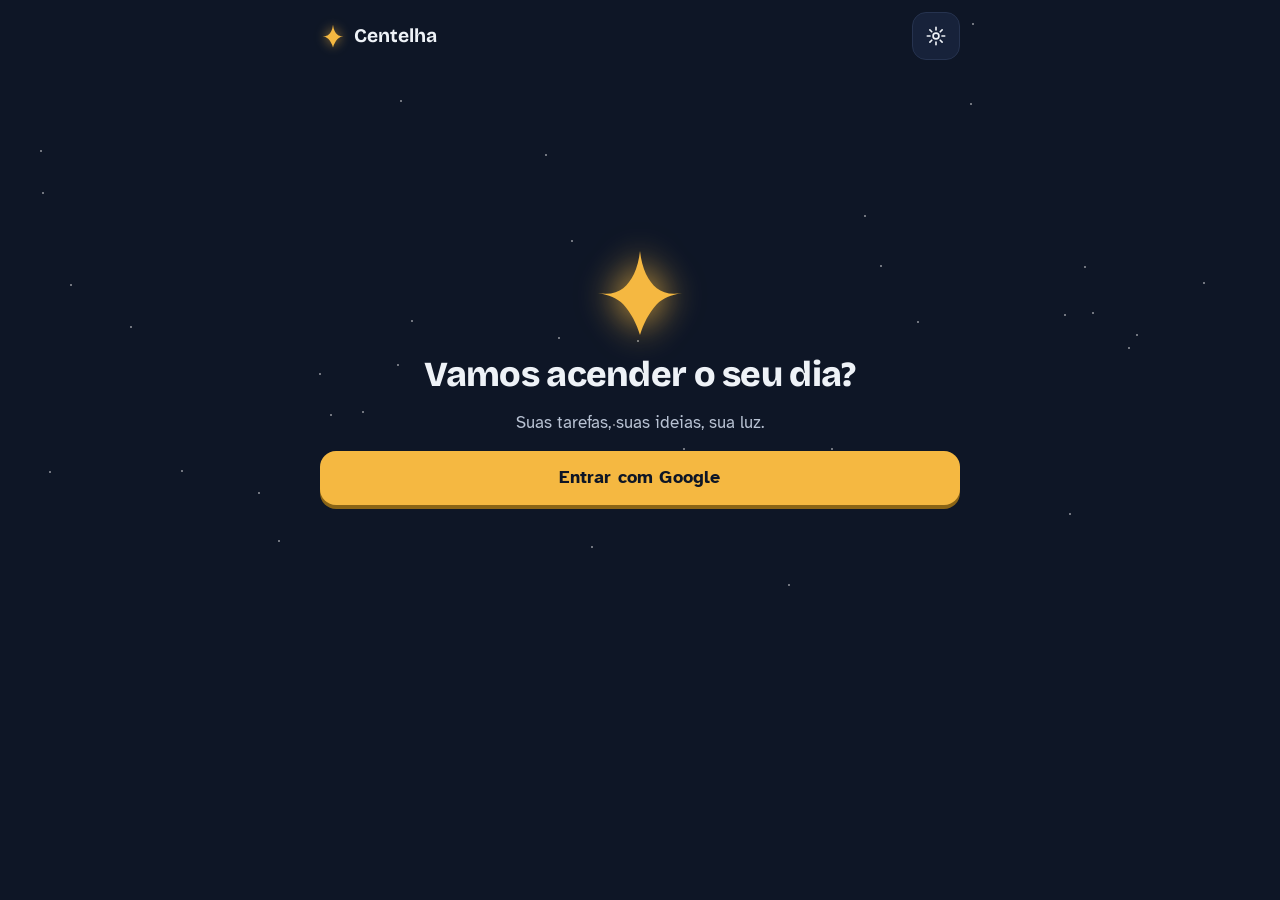
==== index.html @ 6f0d71f7 "Publica o app do commit afe3c9a de rafaelyazigizago/centelha (versão afe3c9a)" ====
<!doctype html>
<html lang="pt-BR" data-tema="dia">
<head>
  <meta charset="utf-8">
  <meta name="viewport" content="width=device-width, initial-scale=1, viewport-fit=cover">
  <title>Centelha</title>
  <meta name="description" content="Tarefas, ideias e segundo cérebro de Rafael Yazigi.">
  <meta name="theme-color" content="#F8F5EE">
  <link rel="manifest" href="manifest.webmanifest">
  <link rel="icon" href="icones/icone-192.png">
  <link rel="apple-touch-icon" href="icones/icone-192.png">
  <link rel="preload" href="fontes/atkinson-hyperlegible-latin-400-normal.woff2" as="font" type="font/woff2" crossorigin>
  <link rel="preload" href="fontes/bricolage-grotesque-latin-800-normal.woff2" as="font" type="font/woff2" crossorigin>
  <link rel="stylesheet" href="estilo.css">
  <script src="versao.js"></script>
  <script>
    // Centelha · rede de segurança (28/10, o Android que ficava só no topo): se o app não começar em 12 s,
    // mostra o porquê e o botão Recarregar. Fica fora do app.js de propósito: funciona até se o app.js nem carregar.
    window.__centelhaErros = [];
    addEventListener('error', function (e) { __centelhaErros.push(String(e.message || (e.target && (e.target.src || e.target.href)) || 'erro')); }, true);
    addEventListener('unhandledrejection', function (e) { __centelhaErros.push(String((e.reason && e.reason.message) || e.reason)); });
    setTimeout(function () {
      if (window.__centelhaIniciou) return;
      var tela = document.getElementById('tela-hoje');
      if (!tela) return;
      var linha = function (tag, classe, texto) { var n = document.createElement(tag); if (classe) n.className = classe; n.textContent = texto; return n; };
      var botao = linha('button', 'btn grande', 'Recarregar');
      botao.type = 'button';
      botao.onclick = function () { location.reload(); };
      tela.textContent = '';
      tela.appendChild(linha('h1', '', 'O Centelha não abriu direito'));
      tela.appendChild(linha('p', 'data', 'Nada se perdeu: suas tarefas estão guardadas no banco.'));
      tela.appendChild(botao);
      tela.appendChild(linha('p', 'vazio', 'Se continuar, feche o navegador de vez e abra de novo.'));
      tela.appendChild(linha('p', 'vazio detalhe', 'Detalhe para o suporte: ' + (__centelhaErros.slice(-2).join(' · ') || 'o app não começou') + ' · versão ' + (self.VERSAO_APP || 'dev')));
      tela.hidden = false;
    }, 12000);
  </script>
  <script src="vendor/supabase-2.117.2.js" defer></script>
  <script type="module" src="app.js"></script>
</head>
<body class="mov-vivo">
  <svg width="0" height="0" style="position:absolute" aria-hidden="true">
    <defs>
      <radialGradient id="g-brilho"><stop offset="0" stop-color="currentColor" stop-opacity=".9"/><stop offset="1" stop-color="currentColor" stop-opacity="0"/></radialGradient>
      <symbol id="i-faisca" viewBox="0 0 24 24"><path fill="currentColor" d="M12 1.5c.5 4.6 2.1 7.6 4.2 9.3 1.5 1.2 3.6 1.7 6.3 1.2-2.7.5-4.8 1.3-6.3 2.8-1.9 2-3.4 5-4.2 7.7-.8-2.7-2.3-5.7-4.2-7.7-1.5-1.5-3.6-2.3-6.3-2.8 2.7.5 4.8 0 6.3-1.2 2.1-1.7 3.7-4.7 4.2-9.3z"/></symbol>
      <symbol id="i-hoje" viewBox="0 0 24 24"><path fill="none" stroke="currentColor" stroke-width="1.8" stroke-linecap="round" d="M12 3v2M12 19v2M4.2 4.2l1.4 1.4M18.4 18.4l1.4 1.4M3 12h2M19 12h2M4.2 19.8l1.4-1.4M18.4 5.6l1.4-1.4"/><circle cx="12" cy="12" r="4" fill="none" stroke="currentColor" stroke-width="1.8"/></symbol>
      <symbol id="i-semana" viewBox="0 0 24 24"><path fill="none" stroke="currentColor" stroke-width="1.8" stroke-linecap="round" d="M2 6c4 3 6 3 10 3s6 0 10-3"/><circle cx="6" cy="11.5" r="2.2" fill="currentColor"/><circle cx="12" cy="13" r="2.2" fill="none" stroke="currentColor" stroke-width="1.6"/><circle cx="18" cy="11.5" r="2.2" fill="none" stroke="currentColor" stroke-width="1.6"/></symbol>
      <symbol id="i-caixa" viewBox="0 0 24 24"><path fill="none" stroke="currentColor" stroke-width="1.8" stroke-linejoin="round" d="M3 13l2.5-8h13L21 13v6H3z"/><path fill="none" stroke="currentColor" stroke-width="1.8" stroke-linejoin="round" d="M3 13h5l1.5 2.5h5L16 13h5"/></symbol>
      <symbol id="i-diario" viewBox="0 0 24 24"><path fill="none" stroke="currentColor" stroke-width="1.8" stroke-linejoin="round" d="M5 3h12a2 2 0 0 1 2 2v16H7a2 2 0 0 1-2-2z"/><path fill="none" stroke="currentColor" stroke-width="1.8" stroke-linecap="round" d="M9 8h6M9 12h6"/></symbol>
      <symbol id="i-dinheiro" viewBox="0 0 24 24"><ellipse cx="12" cy="7" rx="7" ry="3" fill="none" stroke="currentColor" stroke-width="1.8"/><path fill="none" stroke="currentColor" stroke-width="1.8" d="M5 7v5c0 1.7 3.1 3 7 3s7-1.3 7-3V7M5 12v5c0 1.7 3.1 3 7 3s7-1.3 7-3v-5"/></symbol>
      <symbol id="i-tempo" viewBox="0 0 24 24"><path fill="none" stroke="currentColor" stroke-width="1.8" stroke-linejoin="round" d="M6 3h12M6 21h12M7 3c0 5 5 6 5 9s-5 4-5 9M17 3c0 5-5 6-5 9s5 4 5 9"/></symbol>
      <symbol id="i-amor" viewBox="0 0 24 24"><path fill="none" stroke="currentColor" stroke-width="1.8" stroke-linejoin="round" d="M12 20s-7.5-4.6-7.5-10A4.3 4.3 0 0 1 12 7.4 4.3 4.3 0 0 1 19.5 10c0 5.4-7.5 10-7.5 10z"/></symbol>
      <symbol id="i-engrenagem" viewBox="0 0 24 24"><circle cx="12" cy="12" r="3.2" fill="none" stroke="currentColor" stroke-width="1.8"/><path fill="none" stroke="currentColor" stroke-width="1.8" stroke-linecap="round" d="M12 2.5v3M12 18.5v3M2.5 12h3M18.5 12h3M5.3 5.3l2.1 2.1M16.6 16.6l2.1 2.1M5.3 18.7l2.1-2.1M16.6 7.4l2.1-2.1"/></symbol>
      <symbol id="i-ouvir" viewBox="0 0 24 24"><path fill="none" stroke="currentColor" stroke-width="1.8" stroke-linejoin="round" d="M4 9h4l5-4v14l-5-4H4z"/><path fill="none" stroke="currentColor" stroke-width="1.8" stroke-linecap="round" d="M16.5 8.5a5 5 0 0 1 0 7M19 6a8.5 8.5 0 0 1 0 12"/></symbol>
      <symbol id="i-microfone" viewBox="0 0 24 24"><rect x="9" y="3" width="6" height="11" rx="3" fill="none" stroke="currentColor" stroke-width="1.8"/><path fill="none" stroke="currentColor" stroke-width="1.8" stroke-linecap="round" d="M5.5 11a6.5 6.5 0 0 0 13 0M12 17.5V21"/></symbol>
      <symbol id="i-camera" viewBox="0 0 24 24"><rect x="2.5" y="6.5" width="13.5" height="11" rx="2.5" fill="none" stroke="currentColor" stroke-width="1.8"/><path fill="none" stroke="currentColor" stroke-width="1.8" stroke-linejoin="round" d="M16 10.5l5.5-3.2v9.4L16 13.5z"/></symbol>
      <symbol id="i-onda" viewBox="0 0 24 24"><path fill="none" stroke="currentColor" stroke-width="1.8" stroke-linecap="round" d="M3.5 11v2M7.5 8v8M11.5 4.5v15M15.5 8v8M19.5 10.5v3"/></symbol>
      <symbol id="i-grupos" viewBox="0 0 24 24"><path fill="none" stroke="currentColor" stroke-width="1.8" stroke-linejoin="round" d="M3 6.5A1.5 1.5 0 0 1 4.5 5h4l2 2h9A1.5 1.5 0 0 1 21 8.5V18a1.5 1.5 0 0 1-1.5 1.5h-15A1.5 1.5 0 0 1 3 18z"/><path fill="none" stroke="currentColor" stroke-width="1.8" stroke-linecap="round" d="M7 12h10M7 15.5h6"/></symbol>
      <symbol id="i-estrela" viewBox="0 0 24 24"><path style="fill: var(--estrela-preenche, none)" stroke="currentColor" stroke-width="1.8" stroke-linejoin="round" d="M12 3.2l2.7 5.6 6.1.8-4.5 4.2 1.1 6.1L12 17l-5.4 2.9 1.1-6.1-4.5-4.2 6.1-.8z"/></symbol>
      <symbol id="i-matriz" viewBox="0 0 24 24"><rect x="3" y="3" width="8" height="8" rx="2" fill="none" stroke="currentColor" stroke-width="1.8"/><rect x="13" y="3" width="8" height="8" rx="2" fill="none" stroke="currentColor" stroke-width="1.8"/><rect x="3" y="13" width="8" height="8" rx="2" fill="none" stroke="currentColor" stroke-width="1.8"/><rect x="13" y="13" width="8" height="8" rx="2" fill="currentColor"/></symbol>
      <symbol id="i-cadeado" viewBox="0 0 24 24"><rect x="5" y="10.5" width="14" height="10" rx="2.5" fill="none" stroke="currentColor" stroke-width="1.8"/><path fill="none" stroke="currentColor" stroke-width="1.8" d="M8 10.5V8a4 4 0 0 1 8 0v2.5"/></symbol>
    </defs>
  </svg>

  <div class="ceu" id="ceu" aria-hidden="true"></div>

  <nav class="menu-lateral" id="menu-lateral" aria-label="Listas"></nav>

  <header class="topo">
    <p class="marca"><svg class="faisca" aria-hidden="true"><use href="#i-faisca"/></svg>Centelha</p>
    <span id="estado" class="estado" role="status" aria-live="polite"></span>
    <button class="icone-btn" id="ouvir-tela" type="button" aria-label="Ouvir esta tela" hidden><svg><use href="#i-ouvir"/></svg></button>
    <button class="icone-btn" id="abrir-ajustes" type="button" aria-label="Do seu jeito: tema, cor, letra e movimento"><svg><use href="#i-engrenagem"/></svg></button>
  </header>

  <main id="principal">
    <section id="tela-entrar" class="tela entrar" hidden>
      <svg class="faisca-grande" aria-hidden="true"><use href="#i-faisca"/></svg>
      <h1>Vamos acender o seu dia?</h1>
      <p class="data">Suas tarefas, suas ideias, sua luz.</p>
      <button id="entrar" class="btn grande" type="button">Entrar com Google</button>
      <p id="erro-entrar" class="erro" hidden></p>
    </section>

    <section id="tela-hoje" class="tela" hidden aria-labelledby="titulo-hoje"></section>
    <section id="tela-semana" class="tela" hidden aria-labelledby="titulo-semana"></section>
    <section id="tela-grupos" class="tela" hidden aria-labelledby="titulo-grupos"></section>
    <section id="tela-caixa" class="tela" hidden aria-labelledby="titulo-caixa"></section>
    <section id="tela-lista" class="tela" hidden aria-labelledby="titulo-lista"></section>
    <section id="tela-diario" class="tela" hidden aria-labelledby="titulo-diario"></section>
    <section id="tela-tarefa" class="tela" hidden aria-label="Tarefa"></section>
  </main>

  <nav class="abas" id="abas" aria-label="Telas" hidden>
    <div class="trilho">
      <span class="luzinha" id="luzinha"></span>
      <button class="aba" type="button" data-aba="hoje" aria-current="page"><svg aria-hidden="true"><use href="#i-hoje"/></svg>Hoje</button>
      <button class="aba" type="button" data-aba="semana"><svg aria-hidden="true"><use href="#i-semana"/></svg>Semana</button>
      <button class="aba" type="button" data-aba="grupos"><svg aria-hidden="true"><use href="#i-grupos"/></svg>Grupos</button>
      <button class="aba" type="button" data-aba="caixa"><svg aria-hidden="true"><use href="#i-caixa"/></svg>Caixa</button>
      <button class="aba" type="button" data-aba="diario"><svg aria-hidden="true"><use href="#i-diario"/></svg>Diário</button>
    </div>
  </nav>

  <div class="recado" id="recado" role="status" aria-live="polite" hidden><span id="recado-texto"></span><button id="recado-desfazer" type="button">Desfazer</button></div>
  <div class="barra-selecao" id="barra-selecao" role="region" aria-label="Tarefas escolhidas" hidden></div>
  <div class="veu" id="veu" hidden></div>

  <div class="folha" id="folha-acoes" role="dialog" aria-modal="true" aria-labelledby="titulo-acoes" hidden></div>

  <div class="folha" id="folha-travei" role="dialog" aria-modal="true" aria-labelledby="titulo-travei" hidden></div>

  <div class="folha" id="folha-ajustes" role="dialog" aria-modal="true" aria-labelledby="titulo-ajustes" hidden>
    <div class="miolo ajuste">
      <div class="alca"></div>
      <h2 id="titulo-ajustes" style="font-size:1.7rem">Do seu jeito</h2>
      <h3>Movimento</h3>
      <div class="segmento" id="seg-movimento"><span class="marcador"></span>
        <button type="button" data-v="vivo">Vivo</button><button type="button" data-v="calmo">Calmo</button><button type="button" data-v="parado">Parado</button></div>
      <p class="ajuda">Vivo: tudo responde ao seu toque. Calmo: mais curto. Parado: nada se mexe.</p>
      <h3>Tema</h3>
      <div class="segmento" id="seg-tema"><span class="marcador"></span>
        <button type="button" data-v="claro">Claro</button><button type="button" data-v="escuro">Escuro</button><button type="button" data-v="auto">Automático</button></div>
      <p class="ajuda">Automático: claro de dia, escuro à noite.</p>
      <h3>Cor da sua luz</h3>
      <div class="cores" id="cores"></div>
      <h3>Letra do texto</h3>
      <div class="segmento" id="seg-letra"><span class="marcador"></span>
        <button type="button" data-v="atkinson">Atkinson</button><button type="button" data-v="lexend" style="font-family:Lexend,system-ui">Lexend</button><button type="button" data-v="aparelho" style="font-family:system-ui">Do aparelho</button></div>
      <div class="campo"><label for="tamanho"><span>Tamanho da letra</span></label><input id="tamanho" type="range" min="90" max="130" step="5" value="100"></div>
      <label class="chave" for="vibrar"><span>Vibrar ao acender (só Android)</span><input id="vibrar" type="checkbox"></label>
      <h3>Seus dados</h3>
      <button class="btn claro grande" id="exportar" type="button">Exportar tudo (arquivo)</button>
      <p class="ajuda">Um arquivo com todas as suas tarefas, passos, diário e "Travei". Guarde no SSD ou no Drive.</p>
      <button class="btn claro grande" id="sair" type="button">Sair da conta</button>
      <p class="ajuda" id="versao-app">Versão do app: dev</p>
      <button class="btn grande" id="fechar-ajustes" type="button">Pronto</button>
    </div>
  </div>

  <div class="momento" id="momento" role="dialog" aria-modal="true" aria-labelledby="momento-palavra" hidden></div>

  <button class="pet" id="pet" type="button" aria-label="Conversar com a Centelha" hidden><svg class="faisca" aria-hidden="true"><use href="#i-faisca"/></svg></button>
  <div class="folha" id="folha-conversa" role="dialog" aria-modal="true" aria-labelledby="titulo-conversa" hidden></div>
</body>
</html>
---- estilo.css ----
/* Centelha · visual "Acender" (docs/PROPOSTA-VISUAL-2026-10-21.md).
   Cada tarefa feita acende uma lâmpada; a semana é um varal de luzes; movimento só como resposta ao toque.
   Tema no <html data-tema="dia|noite">, cor da luz em --luz, letra e tamanho em classes do <body>. */

@font-face { font-family: "Atkinson Hyperlegible"; src: url(fontes/atkinson-hyperlegible-latin-400-normal.woff2) format("woff2"); font-weight: 400; font-display: swap; }
@font-face { font-family: "Atkinson Hyperlegible"; src: url(fontes/atkinson-hyperlegible-latin-700-normal.woff2) format("woff2"); font-weight: 700; font-display: swap; }
@font-face { font-family: "Bricolage Grotesque"; src: url(fontes/bricolage-grotesque-latin-700-normal.woff2) format("woff2"); font-weight: 700; font-display: swap; }
@font-face { font-family: "Bricolage Grotesque"; src: url(fontes/bricolage-grotesque-latin-800-normal.woff2) format("woff2"); font-weight: 800; font-display: swap; }
@font-face { font-family: "Lexend"; src: url(fontes/lexend-latin-400-normal.woff2) format("woff2"); font-weight: 400; font-display: swap; }
@font-face { font-family: "Lexend"; src: url(fontes/lexend-latin-600-normal.woff2) format("woff2"); font-weight: 700; font-display: swap; }

:root {
  --fundo: #F8F5EE; --cartao: #FFFDF8; --tinta: #1E2420; --suave: #47524C; --linha: #E2DCCD; --borda-campo: #767F79;
  --acao: #14213D; --acao-tinta: #FFFFFF; --acao-sombra: #070D1C;
  --luz: #F5B841; --luz-sombra: #8A6416; --contorno: #14213D; --feito: #2E7D5B; --ideia: #B9B4F0; --ideia-tinta: #2D2766;
  --halo: .45; --estrela: transparent; --veu: rgba(20, 33, 61, .38); --foco: #1A5FD6;
  --momento-fundo: radial-gradient(120% 80% at 50% 30%, #1B2A4A 0%, #0E1626 70%);
  --f-titulo: "Bricolage Grotesque", "Atkinson Hyperlegible", system-ui, sans-serif;
  --f-texto: "Atkinson Hyperlegible", system-ui, -apple-system, "Segoe UI", Roboto, sans-serif;
  --mola: cubic-bezier(.34, 1.56, .64, 1);
  --t: 1;
  color-scheme: light;
}
:root[data-tema="noite"] {
  --fundo: #0E1626; --cartao: #17223A; --tinta: #EEF2F7; --suave: #B8C2D3; --linha: #26334F; --borda-campo: #7D8983;
  --acao: var(--luz); --acao-tinta: #0E1626; --acao-sombra: var(--luz-sombra);
  --contorno: #EEF2F7; --feito: var(--luz); --ideia-tinta: #1A1640;
  --halo: .75; --estrela: rgba(255, 255, 255, .55); --veu: rgba(4, 8, 18, .62); --foco: #8DB4FF;
  color-scheme: dark;
}

* { box-sizing: border-box; }
[hidden] { display: none !important; }
html { font-size: var(--escala, 100%); }
html, body { margin: 0; background: var(--fundo); color: var(--tinta); }
body {
  font-family: var(--f-texto); font-size: 1.0625rem; line-height: 1.5;
  padding: 0 max(16px, env(safe-area-inset-right)) calc(104px + env(safe-area-inset-bottom)) max(16px, env(safe-area-inset-left));
  transition: background-color calc(.4s * var(--t)), color calc(.4s * var(--t));
}
body.letra-lexend { --f-texto: "Lexend", system-ui, sans-serif; }
body.letra-aparelho { --f-texto: system-ui, -apple-system, "Segoe UI", Roboto, sans-serif; }
button, input, textarea, select { font: inherit; color: inherit; }
button { cursor: pointer; }
button:disabled { opacity: .5; cursor: default; }
:focus-visible { outline: 3px solid var(--foco); outline-offset: 2px; border-radius: 10px; }

.ceu { position: fixed; inset: 0; pointer-events: none; z-index: 0; }
.ceu i { position: absolute; width: 2px; height: 2px; border-radius: 50%; background: var(--estrela); }
.topo, main { position: relative; z-index: 1; max-width: 40rem; margin: 0 auto; }

/* Topo */
.topo { display: flex; align-items: center; gap: 8px; padding-top: max(12px, env(safe-area-inset-top)); }
.marca { display: flex; align-items: center; gap: 8px; font-family: var(--f-titulo); font-weight: 700; font-size: 1.2rem; margin: 0; }
.faisca { width: 26px; height: 26px; color: var(--luz); filter: drop-shadow(0 0 6px color-mix(in srgb, var(--luz) 70%, transparent)); flex: none; }
.mov-vivo .marca .faisca { animation: respirar calc(6s * var(--t)) ease-in-out infinite; }
.estado { margin-left: auto; font-size: 1rem; color: var(--suave); white-space: nowrap; }
.estado.pulso { animation: salvo-pulso calc(.6s * var(--t)) ease-out; }
.estado.erro { color: var(--tinta); font-weight: 700; }
.icone-btn { width: 48px; height: 48px; flex: none; border-radius: 14px; border: 1px solid var(--linha); background: var(--cartao); display: grid; place-items: center; }
.icone-btn svg { width: 22px; height: 22px; }

h1 { font-family: var(--f-titulo); font-weight: 800; font-size: 2.1rem; line-height: 1.05; letter-spacing: -.02em; margin: 18px 0 4px; text-wrap: balance; }
h2 { font-family: var(--f-titulo); font-weight: 700; font-size: 1.3rem; margin: 0; display: flex; align-items: baseline; gap: 8px; }
h2 .n { font-family: var(--f-texto); font-size: 1rem; color: var(--suave); font-weight: 400; }
.data, .ajuda { color: var(--suave); margin: 0; }
.ajuda { font-size: 1rem; }
.rotulo { font-size: 1rem; color: var(--suave); margin: 18px 0 8px; text-transform: lowercase; letter-spacing: .02em; }

/* Varal pequeno do dia */
.varal-mini svg { width: 100%; height: 58px; overflow: visible; display: block; margin-top: 10px; }
.fio { fill: none; stroke: var(--suave); stroke-width: 1.4; opacity: .6; }
.contagem { text-align: center; font-size: 1rem; color: var(--suave); margin: 2px 0 0; }
.numero { display: inline-block; font-weight: 700; color: var(--tinta); font-variant-numeric: tabular-nums; }
.numero.subiu { animation: numero-sobe calc(.45s * var(--t)) var(--mola); }

/* Lâmpada */
.lamp { overflow: visible; }
.lamp .vidro { fill: transparent; stroke: var(--suave); stroke-width: 1.6; transition: fill calc(.25s * var(--t)), stroke calc(.25s * var(--t)); }
.lamp .base { fill: var(--suave); }
.lamp .brilho { opacity: 0; transition: opacity calc(.3s * var(--t)); }
.lamp.acesa .vidro { fill: var(--luz); stroke: var(--contorno); }
.lamp.acesa .brilho { opacity: var(--halo); }
.lamp .ok { opacity: 0; }
.lamp.acesa .ok { opacity: 1; }
.lamp .ok circle { fill: var(--feito); }
.lamp .ok path { fill: none; stroke: #FFFFFF; stroke-width: 2.2; stroke-linecap: round; stroke-linejoin: round; }
:root[data-tema="noite"] .lamp .ok path { stroke: #0E1626; }
.acendendo { animation: acender calc(.45s * var(--t)) var(--mola); }
.tarefa.recem .botao-lamp svg { animation: acender calc(.45s * var(--t)) var(--mola); }

/* Anotar */
.anotar { margin-top: 18px; }
.anotar label { position: absolute; width: 1px; height: 1px; overflow: hidden; clip: rect(0 0 0 0); }
.linha-anotar { display: flex; gap: 8px; }
.linha-anotar input { flex: 1; min-width: 0; min-height: 54px; padding: 0 16px; border-radius: 16px; border: 2px solid var(--borda-campo); background: var(--cartao); }
.linha-anotar input:focus { border-color: var(--luz); outline: none; box-shadow: 0 0 0 3px color-mix(in srgb, var(--luz) 35%, transparent); }
.dica { font-size: 1rem; color: var(--suave); margin: 6px 0 0 4px; min-height: 1.5em; display: flex; gap: 8px; align-items: center; flex-wrap: wrap; }

/* Botões gordinhos que afundam */
.btn { min-height: 54px; padding: 0 20px; border: 0; border-radius: 16px; font-weight: 700; letter-spacing: .01em;
  background: var(--acao); color: var(--acao-tinta); box-shadow: 0 4px 0 var(--acao-sombra);
  transition: transform calc(.08s * var(--t)), box-shadow calc(.08s * var(--t)); }
.btn:active { transform: translateY(4px); box-shadow: 0 0 0 var(--acao-sombra); }
.btn.claro { background: var(--cartao); color: var(--tinta); box-shadow: 0 4px 0 var(--linha); border: 2px solid var(--linha); }
.btn.claro:active { box-shadow: 0 0 0 var(--linha); }
.btn.grande { width: 100%; font-size: 1.15rem; }
.pilula { min-height: 44px; padding: 0 14px; border-radius: 999px; font-size: 1rem; font-weight: 700; background: var(--cartao); color: var(--tinta);
  border: 2px solid var(--linha); box-shadow: 0 3px 0 var(--linha); transition: transform calc(.08s * var(--t)); }
.pilula:active { transform: translateY(3px); box-shadow: none; }
.pilula[aria-pressed="true"] { background: color-mix(in srgb, var(--luz) 28%, var(--cartao)); border-color: var(--luz); }
.pilula svg { width: 18px; height: 18px; vertical-align: -3px; margin-right: 4px; }
.pop { animation: pop calc(.35s * var(--t)) var(--mola); }

/* Seções e linhas de tarefa */
section.grupo { margin-top: 22px; }
.cartao { background: var(--cartao); border: 1px solid var(--linha); border-radius: 20px; padding: 14px 16px; }
.prioridades { background: color-mix(in srgb, var(--luz) 16%, var(--cartao)); border-color: color-mix(in srgb, var(--luz) 38%, var(--linha)); }
.lista { display: flex; flex-direction: column; gap: 12px; }
.tarefa { position: relative; display: flex; align-items: center; gap: 10px; padding: 8px 10px 8px 6px; border-radius: 18px; background: var(--cartao); border: 1.5px solid var(--linha); box-shadow: 0 3px 0 var(--linha); }
.prioridades .lista, .passos { gap: 0; }
.prioridades .tarefa { background: transparent; border: 0; box-shadow: none; border-radius: 0; padding: 8px 0; }
.prioridades .tarefa + .tarefa, .passos .tarefa + .tarefa { border-top: 1.5px solid color-mix(in srgb, var(--suave) 30%, transparent); }
.botao-lamp { flex: none; width: 48px; height: 56px; border: 0; background: transparent; padding: 0; display: grid; place-items: center; }
.botao-lamp svg { width: 30px; height: 40px; }
.tarefa .texto { flex: 1; min-width: 0; text-align: left; border: 0; background: transparent; padding: 6px 0; }
.titulo-t { background-image: linear-gradient(currentColor, currentColor); background-size: 0% 2px; background-repeat: no-repeat; background-position: 0 58%;
  transition: background-size calc(.35s * var(--t)) ease-out; overflow-wrap: anywhere; }
.tarefa.feita .titulo-t { background-size: 100% 2px; color: var(--suave); }
.tarefa.saiu .titulo-t { color: var(--suave); }
.porque { display: flex; gap: 6px; align-items: flex-start; font-size: .95rem; color: var(--suave); margin-top: 2px; }
.porque svg { width: 14px; height: 14px; color: var(--luz); flex: none; margin-top: 4px; }
.marcas { display: flex; flex-wrap: wrap; gap: 4px 6px; margin-top: 4px; }
.marca-t { max-width: 100%; overflow: hidden; text-overflow: ellipsis; white-space: nowrap; font-size: .85rem; padding: 2px 10px; border-radius: 999px; background: color-mix(in srgb, var(--suave) 14%, transparent); color: var(--suave); }
.marca-t.aviso { background: color-mix(in srgb, var(--luz) 30%, transparent); color: var(--tinta); }
.marca-t.ideia { background: var(--ideia); color: var(--ideia-tinta); }
.marca-t svg { width: 13px; height: 13px; vertical-align: -2px; }
.um-toque { flex: none; min-height: 44px; padding: 0 12px; font-size: .95rem; }
.tarefa.entrou { animation: entrar calc(.5s * var(--t)) var(--mola); }
.tarefa.vai { animation: sair calc(.35s * var(--t)) ease-in forwards; }
.vazio { color: var(--suave); padding: 6px 4px; font-size: 1rem; }
.vazio.detalhe { font-size: .85rem; word-break: break-word; }
/* Carregando (lote 52): o desenho dos cartões, sem pular; com "Movimento: Parado", sem brilho */
.esqueleto-cartao { height: 64px; background: color-mix(in srgb, var(--suave) 12%, var(--cartao)); }
.mov-vivo .esqueleto-cartao, .mov-calmo .esqueleto-cartao { animation: esqueleto 1.4s ease-in-out infinite; }
@keyframes esqueleto { 50% { opacity: .55; } }

.lentes { display: flex; gap: 8px; flex-wrap: wrap; margin-top: 16px; }

.dobra { margin-top: 22px; border-radius: 18px; border: 1px dashed var(--linha); }
.dobra > button { width: 100%; min-height: 56px; display: flex; align-items: center; gap: 10px; padding: 0 16px; border: 0; background: transparent; text-align: left; font-weight: 700; }
.grupos { display: flex; flex-direction: column; margin-top: 4px; }
.dobra.subgrupo { margin-top: 0; border-style: solid; background: color-mix(in srgb, var(--cartao) 60%, transparent); }
.dobra.subgrupo > button { min-height: 50px; font-size: 1rem; }
.dobra .seta { display: inline-block; transition: transform calc(.3s * var(--t)) var(--mola); }
.dobra[data-aberto="true"] .seta { transform: rotate(90deg); }
.gaveta { display: grid; grid-template-rows: 0fr; transition: grid-template-rows calc(.35s * var(--t)) ease; }
.dobra[data-aberto="true"] .gaveta { grid-template-rows: 1fr; }
.gaveta > div { overflow: hidden; }
.gaveta .miolo-dobra { padding: 0 12px 12px; display: flex; flex-direction: column; gap: 10px; }

/* Telas */
.tela.ativa { animation: tela-entra calc(.32s * var(--t)) var(--mola); }
.tela.ativa.de-lado { animation: tela-lado calc(.38s * var(--t)) var(--mola); }

/* Tarefa aberta */
.voltar { display: inline-flex; align-items: center; gap: 6px; min-height: 48px; border: 0; background: transparent; color: var(--suave); padding: 0; font-weight: 700; }
.titulo-edit { width: 100%; font-family: var(--f-titulo); font-weight: 800; font-size: 1.7rem; line-height: 1.12; border: 0; background: transparent; padding: 4px 0; resize: none; overflow: hidden; }
.titulo-edit:focus { outline: none; box-shadow: inset 0 -3px 0 var(--luz); }
.campo { display: flex; flex-direction: column; gap: 6px; }
.campo > label, .campo > .rot { font-size: 1rem; color: var(--suave); display: flex; justify-content: space-between; gap: 8px; }
.campo textarea, .campo input[type="text"], .campo input[type="url"], .campo input[type="date"] {
  min-height: 54px; border-radius: 14px; border: 2px solid var(--borda-campo); background: var(--cartao); padding: 12px 14px; resize: vertical; width: 100%; }
.campo textarea:focus, .campo input:focus { outline: none; border-color: var(--luz); }
.so-voce { display: inline-flex; align-items: center; gap: 4px; }
.so-voce svg { width: 16px; height: 16px; }
.bloco { display: flex; flex-direction: column; gap: 14px; margin-top: 16px; }
.importa { background: color-mix(in srgb, var(--luz) 16%, var(--cartao)); border-color: color-mix(in srgb, var(--luz) 40%, var(--linha)); }
.importa textarea { background: transparent; }
.fileira { display: flex; flex-wrap: wrap; gap: 8px; }
.passos .tarefa { background: transparent; border: 0; box-shadow: none; border-radius: 0; padding: 6px 0; }
.novo-passo { display: flex; gap: 8px; }
.novo-passo input { flex: 1; min-width: 0; min-height: 48px; border-radius: 14px; border: 2px dashed var(--borda-campo); background: transparent; padding: 0 12px; }
.acoes-fixas { position: sticky; bottom: calc(92px + env(safe-area-inset-bottom)); z-index: 2; display: grid; grid-template-columns: 1fr 1fr; gap: 12px;
  margin-top: 20px; padding-top: 12px; background: linear-gradient(to bottom, transparent, var(--fundo) 30%); }

/* Folhas que sobem */
.veu { position: fixed; inset: 0; background: var(--veu); z-index: 20; opacity: 0; transition: opacity calc(.25s * var(--t)); }
.veu.aberto { opacity: 1; }
.folha { position: fixed; left: 0; right: 0; bottom: 0; z-index: 21; max-height: 92%; overflow-y: auto; background: var(--fundo);
  border-radius: 26px 26px 0 0; border-top: 1px solid var(--linha);
  padding: 10px max(16px, env(safe-area-inset-right)) calc(20px + env(safe-area-inset-bottom)) max(16px, env(safe-area-inset-left));
  transform: translateY(105%); transition: transform calc(.42s * var(--t)) var(--mola); }
.folha.aberta { transform: translateY(0); }
.folha > .miolo { max-width: 40rem; margin: 0 auto; display: flex; flex-direction: column; gap: 14px; }
.alca { width: 44px; height: 5px; border-radius: 99px; background: var(--linha); margin: 0 auto; }
.respira { width: 120px; height: 110px; margin: 0 auto; position: relative; display: grid; place-items: center; }
.respira .anel { position: absolute; inset: 18px; border-radius: 50%; border: 2px solid var(--luz); opacity: 0; }
.mov-vivo .respira .anel, .mov-calmo .respira .anel { animation: anel calc(4s * var(--t)) ease-out infinite; }
.mov-vivo .respira .anel + .anel, .mov-calmo .respira .anel + .anel { animation-delay: calc(2s * var(--t)); }
.respira .faisca { width: 52px; height: 52px; }
.mov-vivo .respira .faisca, .mov-calmo .respira .faisca { animation: respirar calc(4s * var(--t)) ease-in-out infinite; }
.centro { text-align: center; }
.opcoes { display: grid; grid-template-columns: 1fr 1fr; gap: 10px; }
.opcao { min-height: 56px; border-radius: 16px; border: 2px solid var(--linha); background: var(--cartao); padding: 8px 12px; text-align: left; font-weight: 700;
  box-shadow: 0 3px 0 var(--linha); transition: transform calc(.08s * var(--t)); }
.opcao:active { transform: translateY(3px); box-shadow: none; }
.opcao[aria-pressed="true"] { border-color: var(--luz); background: color-mix(in srgb, var(--luz) 22%, var(--cartao)); }
.opcao.inteira { grid-column: 1 / -1; }

/* Ajustes */
.segmento { display: grid; grid-template-columns: repeat(3, 1fr); gap: 6px; background: var(--cartao); border: 1px solid var(--linha); border-radius: 16px; padding: 4px; position: relative; }
.segmento button { min-height: 48px; border: 0; background: transparent; border-radius: 12px; position: relative; z-index: 1; font-weight: 700; }
.segmento .marcador { position: absolute; top: 4px; bottom: 4px; left: 4px; width: calc((100% - 20px) / 3); border-radius: 12px; background: var(--acao); transition: transform calc(.35s * var(--t)) var(--mola); }
.segmento button[aria-pressed="true"] { color: var(--acao-tinta); }
.cores { display: flex; gap: 10px; flex-wrap: wrap; }
.cor { width: 56px; display: flex; flex-direction: column; align-items: center; gap: 4px; border: 0; background: transparent; font-size: .85rem; color: var(--suave); padding: 0; }
.cor span { width: 42px; height: 42px; border-radius: 50%; background: var(--c); box-shadow: 0 0 14px color-mix(in srgb, var(--c) 70%, transparent); border: 3px solid transparent; }
.cor[aria-pressed="true"] span { border-color: var(--tinta); }
.ajuste h3 { font-family: var(--f-titulo); font-size: 1.1rem; margin: 6px 0 0; }
.chave { display: flex; align-items: center; justify-content: space-between; gap: 12px; min-height: 52px; }
.chave input { width: 52px; height: 30px; accent-color: var(--luz); }
input[type="range"] { width: 100%; accent-color: var(--luz); min-height: 44px; }

/* Momento "Acesa!" */
.momento { position: fixed; inset: 0; z-index: 30; background: var(--momento-fundo); color: #EEF2F7; display: flex; justify-content: center; overflow-y: auto;
  padding: calc(20px + env(safe-area-inset-top)) max(16px, env(safe-area-inset-right)) calc(24px + env(safe-area-inset-bottom)) max(16px, env(safe-area-inset-left));
  opacity: 0; transition: opacity calc(.3s * var(--t)); }
.momento.aberto { opacity: 1; }
.momento .miolo { width: 100%; max-width: 30rem; display: flex; flex-direction: column; align-items: center; gap: 12px; }
.momento svg.cena { width: 100%; max-width: 320px; height: 220px; overflow: visible; }
.cena .rastro { fill: none; stroke: var(--luz); stroke-width: 3; stroke-linecap: round; filter: drop-shadow(0 0 6px var(--luz)); stroke-dasharray: 420; stroke-dashoffset: 420; }
.momento.aberto .rastro { animation: rastro calc(1.1s * var(--t)) ease-in-out .15s forwards; }
.cena .luz-meta { opacity: .25; }
.momento.aberto .luz-meta { animation: meta-acende calc(.7s * var(--t)) ease-out calc(1.1s * var(--t)) forwards; }
.acesa-palavra { font-family: var(--f-titulo); font-weight: 800; font-size: 3.6rem; line-height: 1; margin: 0; color: var(--luz); }
.momento.aberto .acesa-palavra { animation: palavra calc(.6s * var(--t)) var(--mola) calc(1.05s * var(--t)) both; }
.meta-rotulo { font-size: 1rem; padding: 6px 14px; border-radius: 999px; border: 1px solid rgba(238, 242, 247, .25); text-align: center; }
.numeros { display: grid; grid-template-columns: 1fr 1fr; gap: 10px; width: 100%; }
.numeros div { border: 1px solid rgba(238, 242, 247, .2); border-radius: 16px; padding: 10px; text-align: center; font-size: 1rem; }
.numeros b { display: block; font-family: var(--f-titulo); font-size: 1.9rem; font-variant-numeric: tabular-nums; }
.momento .campo { width: 100%; }
.momento .campo > label { color: #B8C2D3; }
.momento .campo input { background: #17223A; border-color: #3A4A6B; color: #EEF2F7; }
.momento .btn { background: var(--luz); color: #0E1626; box-shadow: 0 4px 0 var(--luz-sombra); }
.momento .desfazer { border: 0; background: transparent; color: #B8C2D3; min-height: 48px; text-decoration: underline; }

/* Semana */
.varal svg { width: 100%; height: auto; overflow: visible; display: block; margin: 8px 0 12px; }
.varal .pendente { cursor: pointer; }
.varal .pendente.balanca { animation: balanca calc(1.6s * var(--t)) ease-out; }
.varal text { fill: var(--suave); font-size: 12px; font-family: var(--f-texto); text-anchor: middle; }
.varal text.hoje-rot { fill: var(--tinta); font-weight: 700; }
.varal .escolhido text { fill: var(--tinta); font-weight: 700; }

/* Diário */
.diario-papel { margin-top: 14px; min-height: 260px; width: 100%; border-radius: 20px; border: 1px solid var(--linha); background: var(--cartao); padding: 16px; line-height: 1.7; resize: vertical; }
.diario-papel:focus { outline: none; border-color: var(--luz); }
.privado { display: flex; align-items: center; gap: 8px; color: var(--suave); font-size: 1rem; margin: 0; }
.mov-vivo .privado .faisca { animation: vela 3s ease-in-out infinite; }
.privado .faisca { width: 18px; height: 18px; }
.anteriores { margin-top: 18px; display: flex; flex-direction: column; gap: 8px; }
.anteriores details { border: 1px solid var(--linha); border-radius: 16px; padding: 10px 14px; background: var(--cartao); }
.anteriores summary { cursor: pointer; min-height: 32px; font-weight: 700; }
.anteriores p { white-space: pre-wrap; margin: 8px 0 0; }
.pilula.ouvindo { background: color-mix(in srgb, var(--luz) 28%, var(--cartao)); border-color: var(--luz); }
.mov-vivo .pilula.ouvindo svg, .mov-calmo .pilula.ouvindo svg { animation: respirar calc(1.6s * var(--t)) ease-in-out infinite; }
.parcial { font-size: 1rem; color: var(--suave); margin: 6px 0 0; min-height: 1.5em; }
.gravar { margin-top: 10px; }
.gravando { margin-top: 12px; display: flex; flex-direction: column; align-items: center; gap: 10px; }
.gravando p { margin: 0; text-align: center; }
.previa-video { width: 100%; max-width: 22rem; aspect-ratio: 4 / 3; object-fit: cover; border-radius: 16px; background: #000; transform: scaleX(-1); }
.respira.pequena { width: 90px; height: 80px; }
.tempo { font-variant-numeric: tabular-nums; font-weight: 700; }
.midias { margin-top: 12px; display: flex; flex-direction: column; gap: 8px; }
.midia { display: flex; flex-wrap: wrap; align-items: center; gap: 8px; padding: 6px 8px 6px 14px; border: 1px solid var(--linha); border-radius: 16px; background: var(--cartao); }
.midia-rot { flex: 1; min-width: 0; font-size: 1rem; }
.midia.pendente .midia-rot { font-weight: 700; }
.midia audio, .midia video { width: 100%; border-radius: 12px; }
.midia video { max-height: 60vh; background: #000; }

/* Entrar */
.entrar { min-height: 70vh; display: flex; flex-direction: column; justify-content: center; gap: 16px; text-align: center; }
.entrar .faisca-grande { width: 96px; height: 96px; margin: 0 auto; color: var(--luz); filter: drop-shadow(0 0 18px var(--luz)); }
.mov-vivo .entrar .faisca-grande { animation: respirar calc(4s * var(--t)) ease-in-out infinite; }
.entrar h1 { font-size: 2.2rem; margin: 0; }
.erro { color: var(--tinta); font-weight: 700; }

/* Aviso com desfazer (fica até a próxima ação) */
.recado { position: fixed; left: 50%; bottom: calc(96px + env(safe-area-inset-bottom)); z-index: 15; transform: translate(-50%, 180%);
  width: min(30rem, calc(100% - 32px)); display: flex; align-items: center; gap: 12px; padding: 12px 12px 12px 16px; border-radius: 18px;
  background: var(--tinta); color: var(--fundo); transition: transform calc(.4s * var(--t)) var(--mola); font-size: 1rem; }
.recado.aberto { transform: translate(-50%, 0); }
.recado span { flex: 1; min-width: 0; }
.recado button { min-height: 44px; padding: 0 14px; border-radius: 12px; border: 2px solid var(--fundo); background: transparent; color: var(--fundo); font-weight: 700; }

/* Abas */
.abas { position: fixed; left: 0; right: 0; bottom: 0; z-index: 10; background: color-mix(in srgb, var(--fundo) 90%, transparent);
  backdrop-filter: blur(10px); -webkit-backdrop-filter: blur(10px); border-top: 1px solid var(--linha);
  padding: 8px max(12px, env(safe-area-inset-right)) calc(10px + env(safe-area-inset-bottom)) max(12px, env(safe-area-inset-left)); }
.abas .trilho { max-width: 40rem; margin: 0 auto; display: grid; grid-template-columns: repeat(5, 1fr); position: relative; }
.abas .luzinha { position: absolute; top: 0; left: 0; width: 20%; height: 100%; display: grid; place-items: center; transition: transform calc(.4s * var(--t)) var(--mola); pointer-events: none; }
.abas .luzinha::before { content: ""; width: 74%; height: 100%; border-radius: 16px; background: color-mix(in srgb, var(--luz) 26%, transparent); }
.aba { min-height: 58px; border: 0; background: transparent; display: flex; flex-direction: column; align-items: center; justify-content: center; gap: 2px;
  font-size: .9rem; color: var(--suave); position: relative; z-index: 1; }
.aba svg { width: 24px; height: 24px; }
.aba[aria-current="page"] { color: var(--tinta); font-weight: 700; }
.aba.pulou svg { animation: pulo calc(.45s * var(--t)) var(--mola); }

.fagulha { position: fixed; width: 6px; height: 6px; border-radius: 50%; background: var(--luz); pointer-events: none; z-index: 40; box-shadow: 0 0 8px var(--luz); }

@keyframes respirar { 0%, 100% { transform: scale(1); opacity: .85; } 50% { transform: scale(1.12); opacity: 1; } }
@keyframes salvo-pulso { 0% { color: var(--luz); transform: scale(1.08); } 100% { transform: scale(1); } }
@keyframes numero-sobe { 0% { transform: translateY(70%); opacity: 0; } 100% { transform: none; opacity: 1; } }
@keyframes pop { 0% { transform: scale(1); } 40% { transform: scale(1.12); } 100% { transform: scale(1); } }
@keyframes acender { 0% { transform: scale(.8); } 45% { transform: scale(1.25); } 70% { transform: scale(.95); } 100% { transform: scale(1); } }
@keyframes entrar { 0% { transform: translateY(-14px) scale(.96); opacity: 0; } 100% { transform: none; opacity: 1; } }
@keyframes sair { to { transform: translateX(40%); opacity: 0; } }
@keyframes tela-entra { 0% { transform: translateY(10px); opacity: .4; } 100% { transform: none; opacity: 1; } }
@keyframes tela-lado { 0% { transform: translateX(24px); opacity: .3; } 100% { transform: none; opacity: 1; } }
@keyframes anel { 0% { transform: scale(.6); opacity: .7; } 100% { transform: scale(1.6); opacity: 0; } }
@keyframes rastro { to { stroke-dashoffset: 0; } }
@keyframes meta-acende { 0% { opacity: .25; } 55% { opacity: 1; } 75% { opacity: .8; } 100% { opacity: .95; } }
@keyframes palavra { 0% { transform: scale(.4); opacity: 0; } 100% { transform: scale(1); opacity: 1; } }
@keyframes balanca { 0% { transform: rotate(0); } 20% { transform: rotate(5deg); } 40% { transform: rotate(-4deg); } 60% { transform: rotate(2.5deg); } 80% { transform: rotate(-1deg); } 100% { transform: rotate(0); } }
@keyframes pulo { 0% { transform: translateY(0); } 40% { transform: translateY(-6px) scale(1.1); } 100% { transform: none; } }
@keyframes vela { 0%, 100% { transform: scale(1) rotate(0); opacity: .8; } 30% { transform: scale(1.06) rotate(-4deg); opacity: 1; } 60% { transform: scale(.96) rotate(3deg); opacity: .85; } }

/* ---------- Formato Microsoft To Do (Fase A) ---------- */
/* Botões dentro do cartão: estrela e ⋯ */
.icone-btn.leve { width: 44px; height: 44px; border: 0; background: transparent; border-radius: 12px; font-size: 1.4rem; line-height: 1; color: var(--suave); }
.icone-btn.leve:hover { background: color-mix(in srgb, var(--luz) 14%, transparent); }
.icone-btn.estrela svg { width: 22px; height: 22px; }
.icone-btn.estrela[aria-pressed="true"] { color: var(--luz-sombra); --estrela-preenche: var(--luz); }
:root[data-tema="noite"] .icone-btn.estrela[aria-pressed="true"] { color: var(--luz); }
.estrela-titulo { width: 30px; height: 30px; vertical-align: -3px; margin-right: 8px; color: var(--luz-sombra); --estrela-preenche: var(--luz); }
.tarefa.escolhida { border-color: var(--luz); box-shadow: 0 3px 0 var(--luz-sombra); background: color-mix(in srgb, var(--luz) 14%, var(--cartao)); }
.tarefa.no-painel { border-color: var(--luz); box-shadow: 0 3px 0 var(--luz-sombra); }

/* Barra das escolhidas */
.barra-selecao { position: fixed; left: 50%; transform: translateX(-50%); bottom: calc(92px + env(safe-area-inset-bottom)); z-index: 16;
  width: min(36rem, calc(100% - 32px)); display: flex; flex-wrap: wrap; align-items: center; gap: 8px; padding: 10px 12px; border-radius: 18px;
  background: var(--cartao); border: 1.5px solid var(--luz); box-shadow: 0 6px 24px rgba(0, 0, 0, .18); }
.barra-selecao .btn { min-height: 46px; padding: 0 14px; font-size: 1rem; }
.barra-conta { flex: 1 1 100%; font-weight: 700; font-size: 1rem; }

/* Menu lateral: só no notebook (tela larga) e com login */
.menu-lateral { display: none; }
.menu-item { display: flex; align-items: center; gap: 10px; width: 100%; min-height: 44px; padding: 0 12px; border: 0; border-radius: 12px;
  background: transparent; color: var(--tinta); text-align: left; font-size: 1rem; }
.menu-item:hover { background: color-mix(in srgb, var(--luz) 12%, transparent); }
.menu-item[aria-current="page"] { background: color-mix(in srgb, var(--luz) 28%, transparent); font-weight: 700; }
.menu-item svg { width: 20px; height: 20px; flex: none; }
.menu-item .menu-nome { flex: 1; min-width: 0; overflow: hidden; text-overflow: ellipsis; white-space: nowrap; }
.menu-item .n { color: var(--suave); font-size: .9rem; font-variant-numeric: tabular-nums; }
.menu-titulo { margin: 16px 12px 4px; font-size: .85rem; letter-spacing: .06em; text-transform: uppercase; color: var(--suave); }
.menu-linha { display: flex; align-items: center; }
.menu-seta { width: 32px; height: 44px; flex: none; border: 0; background: transparent; color: var(--suave); font-size: 1.2rem; transition: transform calc(.25s * var(--t)); }
.menu-grupo.aberto .menu-seta { transform: rotate(90deg); }
.menu-sub { padding-left: 44px; min-height: 40px; font-size: .95rem; }
.menu-nova { margin-top: 10px; color: var(--suave); font-weight: 700; }
.menu-marca { margin: 4px 12px 14px; }

/* Arrastar (Fase B, só no notebook): a linha da luz mostra onde a tarefa vai cair; o menu lateral mostra onde dá para soltar */
.tarefa[draggable="true"] { cursor: grab; }
.tarefa.arrastando { opacity: .45; cursor: grabbing; }
/* Ver por tipos (28/10): Quadro, Tabela e Linha do tempo. Largos demais rolam para o lado dentro da caixa, nunca a página */
.visoes { margin-top: 6px; }
.quadro-kanban { display: grid; grid-auto-flow: column; grid-auto-columns: minmax(250px, 1fr); gap: 14px; overflow-x: auto; padding-bottom: 8px; }
.coluna { border: 1.5px solid var(--linha); border-radius: 18px; padding: 10px; min-width: 0; }
.coluna h2 { margin: 0 0 10px; font-size: 1.05rem; }
.coluna .lista:empty { min-height: 56px; border: 2px dashed var(--linha); border-radius: 14px; }
.quadro-kanban .tarefa .estrela:not([aria-pressed="true"]) { display: none; }   /* no Quadro, o título precisa do espaço */
/* No notebook, Quadro, Tabela e Linha do tempo usam a largura toda (a lista comum continua com a coluna de leitura) */
@media (min-width: 1000px) {
  body:has(#tela-lista:not([hidden]) :is(.quadro-kanban, .tabela-tarefas, .linha-do-tempo)) :is(main, .topo) { max-width: none; }
}
.tabela-rolagem { overflow-x: auto; max-width: 100%; }
.tabela-tarefas { width: 100%; border-collapse: collapse; font-size: .95rem; }
.tabela-tarefas th, .tabela-tarefas td { text-align: left; padding: 8px 10px; border-bottom: 1px solid var(--linha); vertical-align: middle; }
.tabela-tarefas th .ordenar { background: none; border: 0; font: inherit; font-weight: 700; color: var(--tinta); cursor: pointer; padding: 0; white-space: nowrap; }
.tabela-tarefas tr.feita .link-tarefa { text-decoration: line-through; color: var(--suave); }
.link-tarefa { background: none; border: 0; font: inherit; color: var(--tinta); text-align: left; cursor: pointer; padding: 0; }
.marcas-tabela { display: block; font-size: .8rem; color: var(--suave); }
.botao-lamp.mini svg { width: 22px; height: 28px; }
.linha-do-tempo { display: grid; grid-auto-rows: minmax(34px, auto); align-items: center; gap: 4px 0; min-width: max-content; }
.lt-dia { text-align: center; font-size: .75rem; color: var(--suave); grid-row: 1; display: flex; flex-direction: column; }
.lt-dia strong { color: var(--tinta); font-size: .85rem; }
.lt-dia.hoje strong { color: var(--luz-sombra); }
:root[data-tema="noite"] .lt-dia.hoje strong { color: var(--luz); }
.lt-dia.domingo { opacity: .55; }
.lt-nome { grid-column: 1; text-align: left; background: none; border: 0; font: inherit; color: var(--tinta); white-space: nowrap; overflow: hidden; text-overflow: ellipsis; padding: 0 10px 0 0; cursor: pointer; }
.lt-barra { height: 22px; border-radius: 99px; border: 0; background: var(--luz); color: var(--acao); font-size: .75rem; cursor: pointer; min-width: 22px; }
.lt-barra.feita { background: var(--feito); opacity: .6; }
.lt-barra.antes { background: color-mix(in srgb, var(--luz) 45%, var(--cartao)); }
/* Importante, Urgente e a Matriz (28/10) */
.marca-t.importante { box-shadow: inset 0 0 0 1.5px var(--acao); color: var(--tinta); font-weight: 700; }
.marca-t.urgente { box-shadow: inset 0 0 0 1.5px var(--luz-sombra); color: var(--luz-sombra); font-weight: 700; }
:root[data-tema="noite"] .marca-t.urgente { box-shadow: inset 0 0 0 1.5px var(--luz); color: var(--luz); }
.matriz { display: grid; grid-template-columns: minmax(0, 1fr); gap: 18px; }
@media (min-width: 1000px) { .matriz { grid-template-columns: repeat(2, minmax(0, 1fr)); } }
.quadro { border-radius: 18px; border: 1.5px solid var(--linha); padding: 12px; min-width: 0; }
.quadro h2 { margin: 0; font-size: 1.15rem; }
.quadro .ajuda { margin: 2px 0 10px; }
.quadro .lista:empty { min-height: 56px; border: 2px dashed var(--linha); border-radius: 14px; }
.quadro-fazer { border-color: color-mix(in srgb, var(--luz) 60%, var(--linha)); }
/* Resumo no topo do Hoje (lote 36): três números e a barra do que foi feito na semana */
.resumo { margin-top: 18px; padding: 14px 16px; }
.resumo-linha { display: grid; grid-template-columns: repeat(3, minmax(0, 1fr)); gap: 8px; }
.resumo-n { display: flex; flex-direction: column; align-items: center; gap: 2px; background: none; border: 0; color: var(--tinta); font: inherit; cursor: pointer; padding: 4px; border-radius: 12px; }
.resumo-n strong { font-family: var(--f-titulo); font-size: 1.6rem; line-height: 1.1; }
.resumo-n span { font-size: .85rem; color: var(--suave); text-align: center; }
.resumo-barra { height: 8px; margin-top: 12px; border-radius: 99px; background: var(--linha); overflow: hidden; }
.resumo-barra span { display: block; height: 100%; border-radius: 99px; background: var(--luz); }
.resumo-feitas { margin: 6px 0 0; font-size: .9rem; color: var(--suave); text-align: center; }
/* Caixas do Hoje (28/10): cartões separados, como na tela Prioridades. Caixa vazia só aparece enquanto se arrasta, para receber */
.caixa-hoje h2 .estrela-titulo { width: 22px; height: 22px; margin-right: 6px; }
.caixa-hoje.vazia { display: none; }
body.arrastando-tarefa .caixa-hoje.vazia { display: block; }
body.arrastando-tarefa .caixa-hoje .lista:empty { min-height: 56px; border: 2px dashed var(--linha); border-radius: 18px; }
.caixa-hoje.caixa-alvo { outline: 2px dashed color-mix(in srgb, var(--luz) 70%, transparent); outline-offset: 6px; border-radius: 18px; }
/* Celular: segurar e arrastar. O cartão acompanha o dedo; o texto não é selecionado nem abre o menu do sistema */
.tarefa { -webkit-touch-callout: none; }
body.arrastando-tarefa { -webkit-user-select: none; user-select: none; }
@media (max-width: 999px) { .tarefa.arrastando { opacity: .92; pointer-events: none; position: relative; z-index: 30; box-shadow: 0 10px 24px rgba(0, 0, 0, .25); } }
.tarefa.soltar-antes::before, .tarefa.soltar-depois::after { content: ""; position: absolute; left: 10px; right: 10px; height: 4px; border-radius: 2px;
  background: var(--luz); box-shadow: 0 0 8px var(--luz); pointer-events: none; }
.tarefa.soltar-antes::before { top: -9px; }
.tarefa.soltar-depois::after { bottom: -10px; }
body.arrastando-tarefa .menu-item[data-solta] { outline: 2px dashed color-mix(in srgb, var(--luz) 55%, transparent); outline-offset: -2px; }
.menu-item.alvo { background: color-mix(in srgb, var(--luz) 38%, transparent); outline: 3px solid var(--luz) !important; }

@media (max-width: 999px) {
  /* No celular, a estrela aparece só na tarefa que já tem; pôr e tirar fica no ⋯ (cartão com espaço para o título). */
  .tarefa .estrela:not([aria-pressed="true"]) { display: none; }
  .gaveta .miolo-dobra { padding: 0 8px 10px; }
  .dobra .dobra .miolo-dobra { padding: 0 4px 8px; }
}
@media (min-width: 1000px) {
  body.logado { padding-left: calc(300px + 32px); padding-bottom: 48px; }
  body.logado .abas { display: none; }
  body.logado .menu-lateral { display: flex; flex-direction: column; gap: 2px; position: fixed; z-index: 5; left: 0; top: 0; bottom: 0; width: 300px;
    overflow-y: auto; padding: max(16px, env(safe-area-inset-top)) 12px 24px max(12px, env(safe-area-inset-left));
    background: var(--cartao); border-right: 1px solid var(--linha); }
  body.logado .topo .marca { visibility: hidden; }
  body.com-painel { padding-right: calc(460px + 32px); }
  body.com-painel #tela-tarefa { position: fixed; z-index: 6; right: 0; top: 0; bottom: 0; width: 460px; overflow-y: auto;
    padding: 16px 24px 24px; background: var(--fundo); border-left: 1px solid var(--linha); box-shadow: -8px 0 24px rgba(0, 0, 0, .06); }
  body.com-painel #tela-tarefa .acoes-fixas { bottom: 0; }
  body.logado .recado, body.logado .barra-selecao { bottom: 24px; }
}

/* ---------- O pet: a faísca que conversa (lote 15) ---------- */
.pet { position: fixed; z-index: 14; right: max(16px, env(safe-area-inset-right)); bottom: calc(100px + env(safe-area-inset-bottom));
  width: 58px; height: 58px; border-radius: 50%; display: grid; place-items: center; background: var(--cartao);
  border: 2px solid color-mix(in srgb, var(--luz) 60%, var(--linha));
  box-shadow: 0 4px 0 var(--luz-sombra), 0 0 22px color-mix(in srgb, var(--luz) 40%, transparent);
  transition: transform calc(.3s * var(--t)) var(--mola); }
.pet:active { transform: translateY(3px); box-shadow: 0 1px 0 var(--luz-sombra); }
.pet svg { width: 30px; height: 30px; color: var(--luz); }
.mov-vivo .pet svg { animation: respirar calc(6s * var(--t)) ease-in-out infinite; }
.mov-vivo .pet.pensando svg, .mov-calmo .pet.pensando svg { animation: respirar calc(.9s * var(--t)) ease-in-out infinite; }
.pet.acende { animation: acender calc(.5s * var(--t)) var(--mola); }
/* O aviso de baixo e a barra das escolhidas não cobrem a faísca: ela sobe junto. */
body:has(.recado.aberto) .pet, body:has(.barra-selecao:not([hidden])) .pet { transform: translateY(-84px); }
body.logado { padding-bottom: calc(170px + env(safe-area-inset-bottom)); }

.pet-topo { display: flex; align-items: center; gap: 10px; }
.pet-topo h2 { flex: 1; font-size: 1.4rem; }
.pet-mini .faisca { width: 28px; height: 28px; }
.conversa { display: flex; flex-direction: column; gap: 10px; max-height: 52vh; overflow-y: auto; padding: 4px 2px; }
.balao { display: flex; align-items: flex-start; gap: 6px; max-width: 88%; padding: 10px 14px; border-radius: 18px; margin: 0; }
.balao p { margin: 0; white-space: pre-wrap; overflow-wrap: anywhere; }
.balao.meu { align-self: flex-end; background: color-mix(in srgb, var(--luz) 24%, var(--cartao)); border-bottom-right-radius: 6px; }
.balao.dela { align-self: flex-start; background: var(--cartao); border: 1px solid var(--linha); border-bottom-left-radius: 6px; }
.balao.erro { border-style: dashed; }
.balao.pensando { color: var(--suave); }
.balao .icone-btn.leve { width: 36px; height: 36px; flex: none; margin: -6px -8px -6px 0; }
.balao .icone-btn.leve svg { width: 18px; height: 18px; }
.pet-escrever { display: flex; flex-wrap: wrap; gap: 8px; align-items: flex-end; }
.pet-escrever textarea { flex: 1 1 100%; min-height: 54px; border-radius: 14px; border: 2px solid var(--borda-campo); background: var(--cartao); padding: 10px 14px; resize: vertical; }
.pet-escrever textarea:focus { outline: none; border-color: var(--luz); }
.pet-escrever .btn { margin-left: auto; }

@media (min-width: 1000px) {
  body.logado { padding-bottom: 48px; }
  body.logado .pet { bottom: 24px; right: 24px; }
  body.com-painel .pet { right: calc(460px + 24px); }
  #folha-conversa { left: auto; right: 24px; bottom: 96px; width: 440px; max-height: 76vh; border-radius: 22px; border: 1px solid var(--linha); }
}

/* Níveis de movimento (Do seu jeito) */
body.mov-calmo { --t: .6; }
body.mov-parado *, body.mov-parado *::before, body.mov-parado *::after { animation: none !important; transition: none !important; }
body.mov-parado .rastro { stroke-dashoffset: 0; }
body.mov-parado .momento .luz-meta { opacity: .95; }
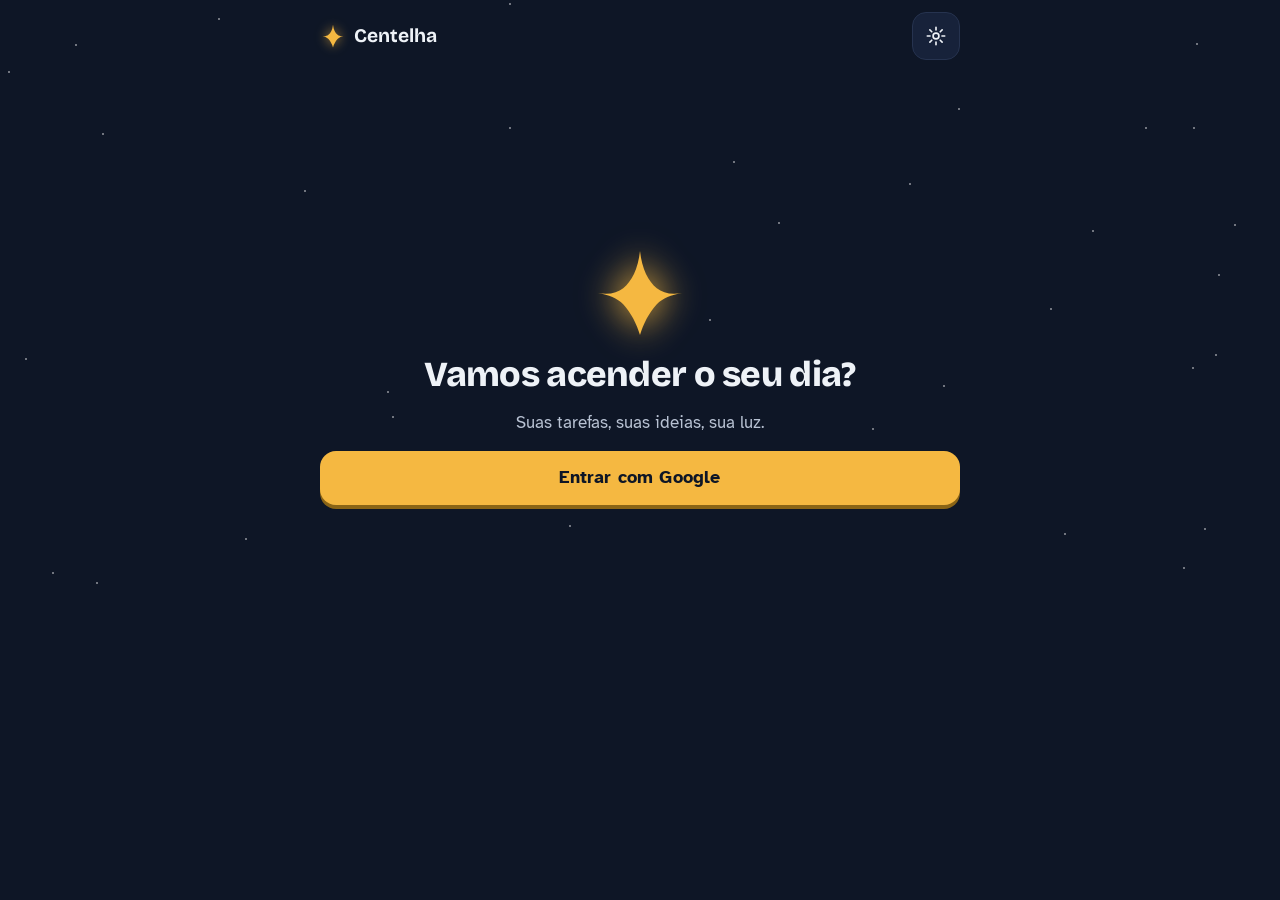
==== commit dd8d3d61: "Publica o app do commit 795939d de rafaelyazigizago/centelha (versão 795939d)" ====
--- a/index.html
+++ b/index.html
@@ -58,6 +58,7 @@
       <symbol id="i-onda" viewBox="0 0 24 24"><path fill="none" stroke="currentColor" stroke-width="1.8" stroke-linecap="round" d="M3.5 11v2M7.5 8v8M11.5 4.5v15M15.5 8v8M19.5 10.5v3"/></symbol>
       <symbol id="i-grupos" viewBox="0 0 24 24"><path fill="none" stroke="currentColor" stroke-width="1.8" stroke-linejoin="round" d="M3 6.5A1.5 1.5 0 0 1 4.5 5h4l2 2h9A1.5 1.5 0 0 1 21 8.5V18a1.5 1.5 0 0 1-1.5 1.5h-15A1.5 1.5 0 0 1 3 18z"/><path fill="none" stroke="currentColor" stroke-width="1.8" stroke-linecap="round" d="M7 12h10M7 15.5h6"/></symbol>
       <symbol id="i-estrela" viewBox="0 0 24 24"><path style="fill: var(--estrela-preenche, none)" stroke="currentColor" stroke-width="1.8" stroke-linejoin="round" d="M12 3.2l2.7 5.6 6.1.8-4.5 4.2 1.1 6.1L12 17l-5.4 2.9 1.1-6.1-4.5-4.2 6.1-.8z"/></symbol>
+      <symbol id="i-calendario" viewBox="0 0 24 24"><rect x="3" y="5" width="18" height="16" rx="3" fill="none" stroke="currentColor" stroke-width="1.8"/><path fill="none" stroke="currentColor" stroke-width="1.8" stroke-linecap="round" d="M3 10h18M8 3v4M16 3v4"/><circle cx="8" cy="14.5" r="1.3" fill="currentColor"/><circle cx="12" cy="14.5" r="1.3" fill="currentColor"/><circle cx="16" cy="14.5" r="1.3" fill="currentColor"/></symbol>
       <symbol id="i-matriz" viewBox="0 0 24 24"><rect x="3" y="3" width="8" height="8" rx="2" fill="none" stroke="currentColor" stroke-width="1.8"/><rect x="13" y="3" width="8" height="8" rx="2" fill="none" stroke="currentColor" stroke-width="1.8"/><rect x="3" y="13" width="8" height="8" rx="2" fill="none" stroke="currentColor" stroke-width="1.8"/><rect x="13" y="13" width="8" height="8" rx="2" fill="currentColor"/></symbol>
       <symbol id="i-cadeado" viewBox="0 0 24 24"><rect x="5" y="10.5" width="14" height="10" rx="2.5" fill="none" stroke="currentColor" stroke-width="1.8"/><path fill="none" stroke="currentColor" stroke-width="1.8" d="M8 10.5V8a4 4 0 0 1 8 0v2.5"/></symbol>
     </defs>
--- a/estilo.css
+++ b/estilo.css
@@ -181,6 +181,7 @@
 .passos .tarefa { background: transparent; border: 0; box-shadow: none; border-radius: 0; padding: 6px 0; }
 .novo-passo { display: flex; gap: 8px; }
 .novo-passo input { flex: 1; min-width: 0; min-height: 48px; border-radius: 14px; border: 2px dashed var(--borda-campo); background: transparent; padding: 0 12px; }
+.novo-passo textarea { flex: 1; min-width: 0; min-height: 48px; border-radius: 14px; border: 2px dashed var(--borda-campo); background: transparent; padding: 10px 12px; font: inherit; color: var(--tinta); resize: vertical; }
 .acoes-fixas { position: sticky; bottom: calc(92px + env(safe-area-inset-bottom)); z-index: 2; display: grid; grid-template-columns: 1fr 1fr; gap: 12px;
   margin-top: 20px; padding-top: 12px; background: linear-gradient(to bottom, transparent, var(--fundo) 30%); }
 
@@ -373,7 +374,7 @@
 .quadro-kanban .tarefa .estrela:not([aria-pressed="true"]) { display: none; }   /* no Quadro, o título precisa do espaço */
 /* No notebook, Quadro, Tabela e Linha do tempo usam a largura toda (a lista comum continua com a coluna de leitura) */
 @media (min-width: 1000px) {
-  body:has(#tela-lista:not([hidden]) :is(.quadro-kanban, .tabela-tarefas, .linha-do-tempo)) :is(main, .topo) { max-width: none; }
+  body:has(#tela-lista:not([hidden]) :is(.quadro-kanban, .tabela-tarefas, .linha-do-tempo, .cal-grade)) :is(main, .topo) { max-width: none; }
 }
 .tabela-rolagem { overflow-x: auto; max-width: 100%; }
 .tabela-tarefas { width: 100%; border-collapse: collapse; font-size: .95rem; }
@@ -393,6 +394,28 @@
 .lt-barra { height: 22px; border-radius: 99px; border: 0; background: var(--luz); color: var(--acao); font-size: .75rem; cursor: pointer; min-width: 22px; }
 .lt-barra.feita { background: var(--feito); opacity: .6; }
 .lt-barra.antes { background: color-mix(in srgb, var(--luz) 45%, var(--cartao)); }
+/* Calendário do mês (28/10) */
+.cal-topo { display: flex; align-items: center; gap: 8px; margin: 4px 0 10px; }
+.cal-topo h2 { margin: 0; flex: 1; text-align: center; font-size: 1.2rem; }
+.cal-grade { display: grid; grid-template-columns: repeat(7, minmax(0, 1fr)); gap: 4px; }
+.cal-semana { text-align: center; font-size: .75rem; color: var(--suave); padding: 2px 0; }
+.cal-semana.domingo { opacity: .6; }
+.cal-dia { min-height: 64px; border: 1px solid var(--linha); border-radius: 10px; padding: 4px; display: flex; flex-direction: column; gap: 2px; cursor: pointer; background: var(--cartao); min-width: 0; overflow: hidden; }
+.cal-dia.fora { opacity: .45; }
+.cal-dia.hoje .cal-n { background: var(--luz); color: #14213D; border-radius: 99px; padding: 0 6px; align-self: flex-start; font-weight: 700; }
+.cal-dia.escolhido { outline: 2px solid var(--acao); outline-offset: -2px; }
+:root[data-tema="noite"] .cal-dia.escolhido { outline-color: var(--luz); }
+.cal-n { font-size: .8rem; font-weight: 700; color: var(--tinta); }
+.cal-tarefa { font-size: .72rem; line-height: 1.25; background: color-mix(in srgb, var(--luz) 22%, var(--cartao)); border-radius: 6px; padding: 1px 4px; white-space: nowrap; overflow: hidden; text-overflow: ellipsis; cursor: grab; }
+.cal-tarefa.feita { text-decoration: line-through; opacity: .6; }
+.cal-mais { font-size: .7rem; color: var(--suave); }
+@media (min-width: 1000px) { .cal-dia { min-height: 104px; } .cal-tarefa { font-size: .8rem; } }
+@media (max-width: 420px) { .cal-tarefa { font-size: .62rem; padding: 0 2px; } }
+/* Comentários e arquivos na tarefa (28/10) */
+.comentarios, .anexos { list-style: none; margin: 8px 0 12px; padding: 0; display: grid; gap: 10px; }
+.comentarios li { background: var(--fundo); border: 1px solid var(--linha); border-radius: 14px; padding: 10px 12px; }
+.comentarios li p { margin: 0 0 4px; white-space: pre-wrap; word-break: break-word; }
+.anexos li { display: flex; flex-wrap: wrap; align-items: baseline; gap: 4px; }
 /* Importante, Urgente e a Matriz (28/10) */
 .marca-t.importante { box-shadow: inset 0 0 0 1.5px var(--acao); color: var(--tinta); font-weight: 700; }
 .marca-t.urgente { box-shadow: inset 0 0 0 1.5px var(--luz-sombra); color: var(--luz-sombra); font-weight: 700; }
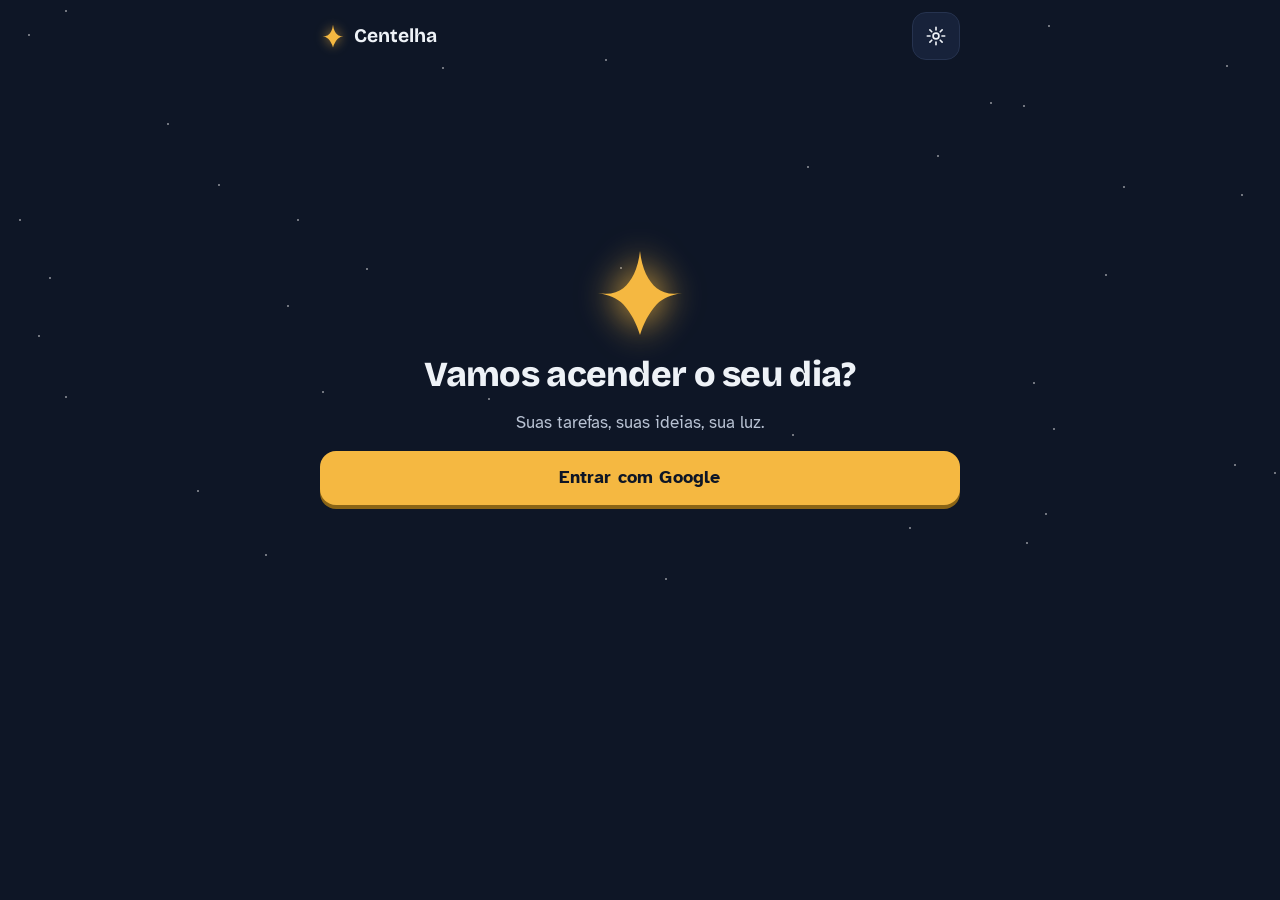
==== commit 93fc710f: "Publica o app do commit 00eedfb de rafaelyazigizago/centelha (versão 00eedfb)" ====
--- a/index.html
+++ b/index.html
@@ -58,6 +58,7 @@
       <symbol id="i-onda" viewBox="0 0 24 24"><path fill="none" stroke="currentColor" stroke-width="1.8" stroke-linecap="round" d="M3.5 11v2M7.5 8v8M11.5 4.5v15M15.5 8v8M19.5 10.5v3"/></symbol>
       <symbol id="i-grupos" viewBox="0 0 24 24"><path fill="none" stroke="currentColor" stroke-width="1.8" stroke-linejoin="round" d="M3 6.5A1.5 1.5 0 0 1 4.5 5h4l2 2h9A1.5 1.5 0 0 1 21 8.5V18a1.5 1.5 0 0 1-1.5 1.5h-15A1.5 1.5 0 0 1 3 18z"/><path fill="none" stroke="currentColor" stroke-width="1.8" stroke-linecap="round" d="M7 12h10M7 15.5h6"/></symbol>
       <symbol id="i-estrela" viewBox="0 0 24 24"><path style="fill: var(--estrela-preenche, none)" stroke="currentColor" stroke-width="1.8" stroke-linejoin="round" d="M12 3.2l2.7 5.6 6.1.8-4.5 4.2 1.1 6.1L12 17l-5.4 2.9 1.1-6.1-4.5-4.2 6.1-.8z"/></symbol>
+      <symbol id="i-mergulho" viewBox="0 0 24 24"><path fill="none" stroke="currentColor" stroke-width="1.8" stroke-linecap="round" d="M3 8.5c1.5 0 2.2-1.5 4.5-1.5s3 1.5 4.5 1.5 2.2-1.5 4.5-1.5 3 1.5 4.5 1.5M3 13c1.5 0 2.2-1.5 4.5-1.5s3 1.5 4.5 1.5 2.2-1.5 4.5-1.5 3 1.5 4.5 1.5M3 17.5c1.5 0 2.2-1.5 4.5-1.5s3 1.5 4.5 1.5 2.2-1.5 4.5-1.5 3 1.5 4.5 1.5"/></symbol>
       <symbol id="i-calendario" viewBox="0 0 24 24"><rect x="3" y="5" width="18" height="16" rx="3" fill="none" stroke="currentColor" stroke-width="1.8"/><path fill="none" stroke="currentColor" stroke-width="1.8" stroke-linecap="round" d="M3 10h18M8 3v4M16 3v4"/><circle cx="8" cy="14.5" r="1.3" fill="currentColor"/><circle cx="12" cy="14.5" r="1.3" fill="currentColor"/><circle cx="16" cy="14.5" r="1.3" fill="currentColor"/></symbol>
       <symbol id="i-matriz" viewBox="0 0 24 24"><rect x="3" y="3" width="8" height="8" rx="2" fill="none" stroke="currentColor" stroke-width="1.8"/><rect x="13" y="3" width="8" height="8" rx="2" fill="none" stroke="currentColor" stroke-width="1.8"/><rect x="3" y="13" width="8" height="8" rx="2" fill="none" stroke="currentColor" stroke-width="1.8"/><rect x="13" y="13" width="8" height="8" rx="2" fill="currentColor"/></symbol>
       <symbol id="i-cadeado" viewBox="0 0 24 24"><rect x="5" y="10.5" width="14" height="10" rx="2.5" fill="none" stroke="currentColor" stroke-width="1.8"/><path fill="none" stroke="currentColor" stroke-width="1.8" d="M8 10.5V8a4 4 0 0 1 8 0v2.5"/></symbol>
@@ -141,6 +142,8 @@
   </div>
 
   <div class="momento" id="momento" role="dialog" aria-modal="true" aria-labelledby="momento-palavra" hidden></div>
+  <div class="folha" id="folha-mergulho" role="dialog" aria-modal="true" aria-labelledby="titulo-mergulho" hidden></div>
+  <section class="mergulho" id="mergulho" role="dialog" aria-modal="true" aria-labelledby="mg-titulo" hidden></section>
 
   <button class="pet" id="pet" type="button" aria-label="Conversar com a Centelha" hidden><svg class="faisca" aria-hidden="true"><use href="#i-faisca"/></svg></button>
   <div class="folha" id="folha-conversa" role="dialog" aria-modal="true" aria-labelledby="titulo-conversa" hidden></div>
--- a/estilo.css
+++ b/estilo.css
@@ -245,6 +245,47 @@
 .momento .campo input { background: #17223A; border-color: #3A4A6B; color: #EEF2F7; }
 .momento .btn { background: var(--luz); color: #0E1626; box-shadow: 0 4px 0 var(--luz-sombra); }
 .momento .desfazer { border: 0; background: transparent; color: #B8C2D3; min-height: 48px; text-decoration: underline; }
+
+/* Mergulho (lote 36h): a tela inteira para uma tarefa, no mesmo céu do "Acesa!". Escura nos dois temas, para tirar estímulo. */
+.mergulho { position: fixed; inset: 0; z-index: 30; background: var(--momento-fundo); color: #EEF2F7; display: flex; justify-content: center; overflow-y: auto;
+  padding: calc(12px + env(safe-area-inset-top)) max(16px, env(safe-area-inset-right)) calc(20px + env(safe-area-inset-bottom)) max(16px, env(safe-area-inset-left));
+  opacity: 0; transition: opacity calc(.3s * var(--t)); --foco: #8DB4FF; color-scheme: dark; }
+.mergulho.aberto { opacity: 1; }
+.mergulho .miolo { width: 100%; max-width: 30rem; min-height: 100%; display: flex; flex-direction: column; align-items: center; gap: 14px; }
+.mg-topo { width: 100%; display: flex; align-items: center; justify-content: space-between; gap: 8px; }
+.mg-fase { font-size: 1rem; color: #B8C2D3; }
+.mergulho .desfazer { border: 0; background: transparent; color: #B8C2D3; min-height: 48px; padding: 0 8px; text-decoration: underline; }
+.mg-relogio { position: relative; width: min(62vw, 240px); aspect-ratio: 1; max-width: 100%; }
+.mg-relogio svg { width: 100%; height: 100%; display: block; transform: rotate(-90deg); }
+.mg-relogio circle { fill: none; stroke-width: 7; }
+.mg-relogio .trilho { stroke: rgba(238, 242, 247, .12); }
+.mg-relogio .anel { stroke: var(--luz); stroke-linecap: round; transition: stroke-dashoffset calc(1s * var(--t)) linear; }
+.mg-relogio .anel.sem-fim { opacity: .35; }
+.mergulho.na-pausa .mg-relogio .anel { stroke: #7FC4A8; }
+.mg-numero { position: absolute; inset: 0; display: flex; flex-direction: column; align-items: center; justify-content: center; text-align: center; }
+.mg-numero b { font-family: var(--f-titulo); font-size: clamp(1.8rem, 9vw, 2.5rem); line-height: 1.1; font-variant-numeric: tabular-nums; }
+.mg-numero span { color: #B8C2D3; font-size: 1rem; }
+.mg-titulo { margin: 0; text-align: center; font-size: 1.45rem; line-height: 1.25; text-wrap: balance; overflow-wrap: anywhere; }
+.mg-passo { margin: -6px 0 0; color: #CFD6E2; text-align: center; }
+.mg-cartao { width: 100%; border: 1px solid rgba(238, 242, 247, .22); background: rgba(23, 34, 58, .9); border-radius: 18px; padding: 14px 16px; text-align: center; }
+.mg-cartao h3 { margin: 0 0 6px; font-size: 1.2rem; color: var(--luz); text-wrap: balance; }
+.mg-cartao p { margin: 0 0 8px; }
+.mg-meta { font-weight: 700; }
+.mg-meta-passo { color: #CFD6E2; }
+.mg-botoes { display: flex; flex-wrap: wrap; gap: 8px; justify-content: center; margin-top: 6px; }
+.mg-botoes .btn { flex: 1 1 auto; min-height: 48px; padding: 0 14px; white-space: nowrap; }
+.mergulho .btn { background: var(--luz); color: #0E1626; box-shadow: 0 4px 0 var(--luz-sombra); }
+.mergulho .btn.claro { background: transparent; color: #EEF2F7; border: 2px solid rgba(238, 242, 247, .3); box-shadow: none; }
+.mg-depois { width: 100%; }
+.mergulho .campo > label { color: #B8C2D3; }
+.mergulho .campo input { background: #17223A; border-color: #3A4A6B; color: #EEF2F7; }
+.mg-anotadas { margin: 0; font-size: 1rem; color: #CFD6E2; }
+.mg-anotadas:empty { display: none; }
+.mg-acoes { width: 100%; display: flex; gap: 12px; margin-top: auto; }
+.mg-acoes .btn { flex: 1; }
+.mergulhar { display: flex; align-items: center; justify-content: center; gap: 8px; width: 100%; margin: 4px 0 12px; }
+.mergulhar svg { width: 22px; height: 22px; }
+body.mergulhando { overflow: hidden; }
 
 /* Semana */
 .varal svg { width: 100%; height: auto; overflow: visible; display: block; margin: 8px 0 12px; }
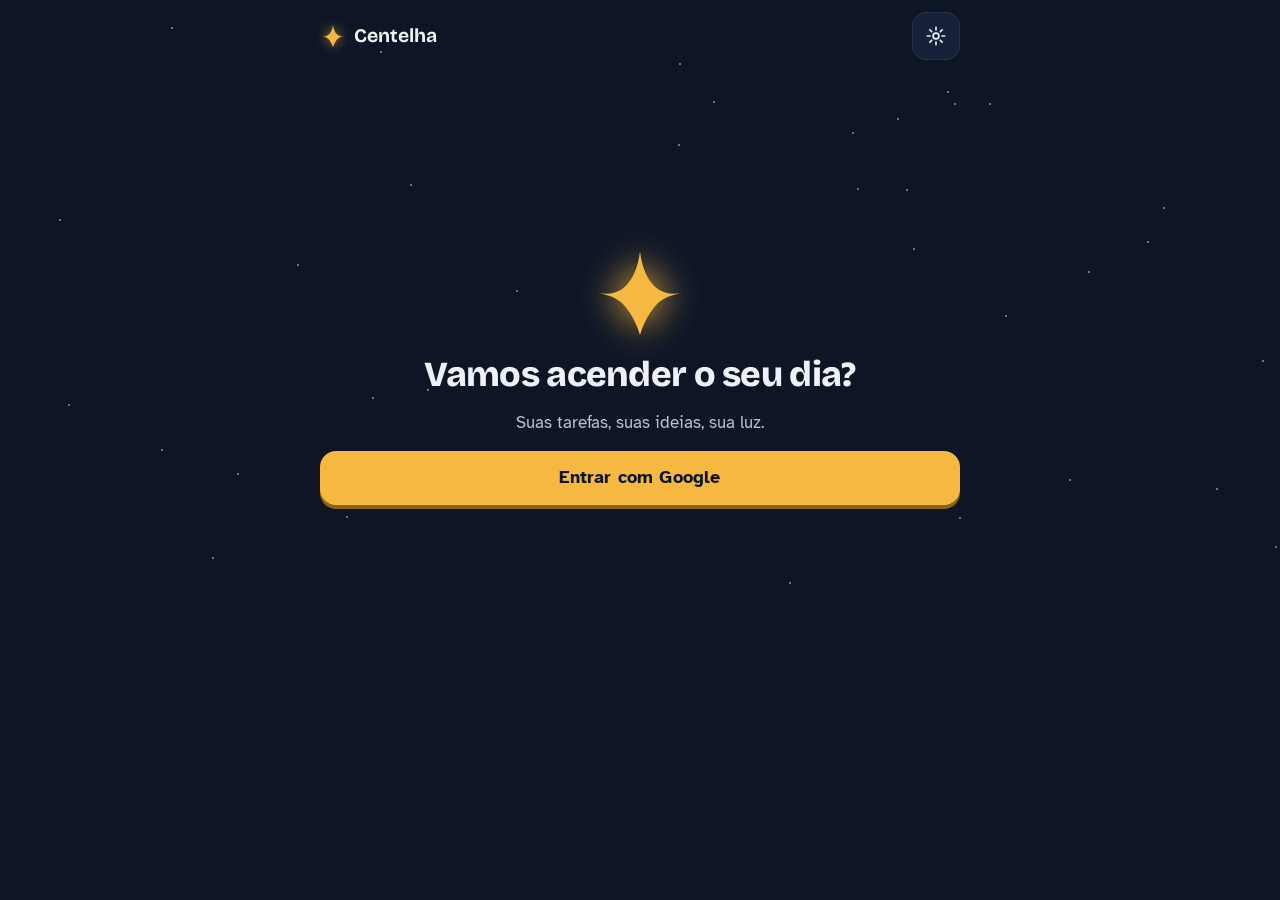
==== commit 812b5964: "Publica o app do commit 7502e07 de rafaelyazigizago/centelha (versão 7502e07)" ====
--- a/index.html
+++ b/index.html
@@ -143,6 +143,7 @@
 
   <div class="momento" id="momento" role="dialog" aria-modal="true" aria-labelledby="momento-palavra" hidden></div>
   <div class="folha" id="folha-mergulho" role="dialog" aria-modal="true" aria-labelledby="titulo-mergulho" hidden></div>
+  <div class="folha" id="folha-etiquetas" role="dialog" aria-modal="true" aria-labelledby="titulo-etiquetas" hidden></div>
   <section class="mergulho" id="mergulho" role="dialog" aria-modal="true" aria-labelledby="mg-titulo" hidden></section>
 
   <button class="pet" id="pet" type="button" aria-label="Conversar com a Centelha" hidden><svg class="faisca" aria-hidden="true"><use href="#i-faisca"/></svg></button>
--- a/estilo.css
+++ b/estilo.css
@@ -172,6 +172,8 @@
 .campo textarea, .campo input[type="text"], .campo input[type="url"], .campo input[type="date"] {
   min-height: 54px; border-radius: 14px; border: 2px solid var(--borda-campo); background: var(--cartao); padding: 12px 14px; resize: vertical; width: 100%; }
 .campo textarea:focus, .campo input:focus { outline: none; border-color: var(--luz); }
+.outro-tempo { display: inline-flex; align-items: center; gap: 6px; color: var(--suave); }
+.outro-tempo input { width: 6.5rem; min-height: 44px; border-radius: 999px; border: 2px solid var(--borda-campo); background: var(--cartao); padding: 0 14px; }
 .so-voce { display: inline-flex; align-items: center; gap: 4px; }
 .so-voce svg { width: 16px; height: 16px; }
 .bloco { display: flex; flex-direction: column; gap: 14px; margin-top: 16px; }
@@ -286,6 +288,45 @@
 .mergulhar { display: flex; align-items: center; justify-content: center; gap: 8px; width: 100%; margin: 4px 0 12px; }
 .mergulhar svg { width: 22px; height: 22px; }
 body.mergulhando { overflow: hidden; }
+
+/* Paleta (0007): a cor das etiquetas, dos projetos e das listas. Nomes, não códigos: cada tema tem o seu tom.
+   O texto continua na cor da tinta; a cor vai na bolinha e num fundo leve, para não perder contraste. */
+[data-cor="ouro"] { --cor: #B07A06; }
+[data-cor="laranja"] { --cor: #C8621A; }
+[data-cor="vermelho"] { --cor: #C0392B; }
+[data-cor="rosa"] { --cor: #C2185B; }
+[data-cor="roxo"] { --cor: #7B4FBF; }
+[data-cor="azul"] { --cor: #1A5FD6; }
+[data-cor="ciano"] { --cor: #0E8A9E; }
+[data-cor="verde"] { --cor: #2E7D5B; }
+[data-cor="oliva"] { --cor: #7A7A1F; }
+[data-cor="cinza"] { --cor: #5B6770; }
+:root[data-tema="noite"] [data-cor="ouro"] { --cor: #F5B841; }
+:root[data-tema="noite"] [data-cor="laranja"] { --cor: #F0954A; }
+:root[data-tema="noite"] [data-cor="vermelho"] { --cor: #F07167; }
+:root[data-tema="noite"] [data-cor="rosa"] { --cor: #F48FB1; }
+:root[data-tema="noite"] [data-cor="roxo"] { --cor: #B39DFF; }
+:root[data-tema="noite"] [data-cor="azul"] { --cor: #8DB4FF; }
+:root[data-tema="noite"] [data-cor="ciano"] { --cor: #5FD3E3; }
+:root[data-tema="noite"] [data-cor="verde"] { --cor: #6FCF97; }
+:root[data-tema="noite"] [data-cor="oliva"] { --cor: #C9C95A; }
+:root[data-tema="noite"] [data-cor="cinza"] { --cor: #B8C2D3; }
+.marca-t[data-cor], .pilula.etiqueta[data-cor] { background: color-mix(in srgb, var(--cor) 16%, transparent); color: var(--tinta); }
+.marca-t[data-cor]::before, .pilula.etiqueta[data-cor]::before { content: ''; display: inline-block; width: 8px; height: 8px; border-radius: 50%; background: var(--cor); margin-right: 6px; vertical-align: 1px; }
+.paleta { display: flex; flex-wrap: wrap; gap: 8px; }
+.paleta .cor { width: 40px; height: 40px; border-radius: 50%; border: 2px solid var(--linha); background: var(--cor); padding: 0; }
+.paleta .cor[aria-pressed="true"] { box-shadow: 0 0 0 3px var(--fundo), 0 0 0 5px var(--tinta); }
+.etq-nova { display: grid; gap: 10px; margin-top: 10px; }
+.etq-lista { list-style: none; padding: 0; margin: 14px 0 0; display: grid; gap: 14px; }
+.etq-lista li { display: grid; gap: 8px; padding-bottom: 12px; border-bottom: 1px solid var(--linha); }
+.etq-topo { display: flex; align-items: center; gap: 10px; flex-wrap: wrap; }
+.etq-topo .ajuda { flex: 1; margin: 0; }
+.etq-arquivadas { margin-top: 16px; }
+.etq-arquivadas summary { min-height: 44px; display: flex; align-items: center; cursor: pointer; font-weight: 700; }
+.etq-arquivadas li { display: flex; align-items: center; justify-content: space-between; gap: 10px; }
+.link-leve { border: 0; background: transparent; color: var(--suave); text-decoration: underline; padding: 0; min-height: 32px; }
+.pilula.leve { min-height: 40px; }
+#tarefa-etiquetas .fileira { margin-bottom: 4px; }
 
 /* Semana */
 .varal svg { width: 100%; height: auto; overflow: visible; display: block; margin: 8px 0 12px; }
@@ -460,6 +501,8 @@
 /* Importante, Urgente e a Matriz (28/10) */
 .marca-t.importante { box-shadow: inset 0 0 0 1.5px var(--acao); color: var(--tinta); font-weight: 700; }
 .marca-t.urgente { box-shadow: inset 0 0 0 1.5px var(--luz-sombra); color: var(--luz-sombra); font-weight: 700; }
+.marca-t.projeto { color: var(--tinta); }
+.projetos-grupos .rotulo { margin-top: 14px; }
 :root[data-tema="noite"] .marca-t.urgente { box-shadow: inset 0 0 0 1.5px var(--luz); color: var(--luz); }
 .matriz { display: grid; grid-template-columns: minmax(0, 1fr); gap: 18px; }
 @media (min-width: 1000px) { .matriz { grid-template-columns: repeat(2, minmax(0, 1fr)); } }
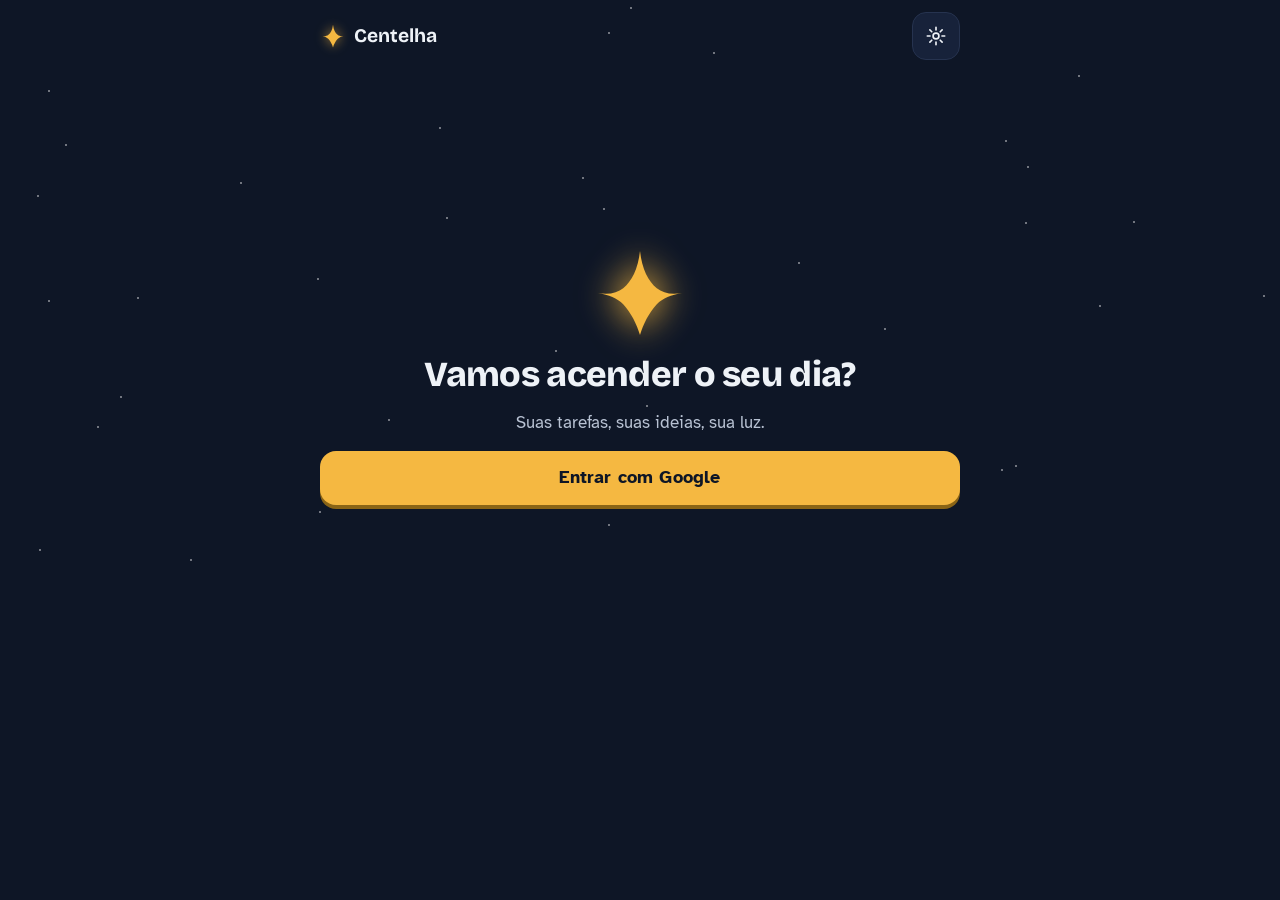
==== commit 118c3bc2: "Publica o app do commit d51cd8c de rafaelyazigizago/centelha (versão d51cd8c)" ====
--- a/index.html
+++ b/index.html
@@ -144,6 +144,7 @@
   <div class="momento" id="momento" role="dialog" aria-modal="true" aria-labelledby="momento-palavra" hidden></div>
   <div class="folha" id="folha-mergulho" role="dialog" aria-modal="true" aria-labelledby="titulo-mergulho" hidden></div>
   <div class="folha" id="folha-etiquetas" role="dialog" aria-modal="true" aria-labelledby="titulo-etiquetas" hidden></div>
+  <div class="folha" id="folha-visual" role="dialog" aria-modal="true" aria-labelledby="titulo-visual" hidden></div>
   <section class="mergulho" id="mergulho" role="dialog" aria-modal="true" aria-labelledby="mg-titulo" hidden></section>
 
   <button class="pet" id="pet" type="button" aria-label="Conversar com a Centelha" hidden><svg class="faisca" aria-hidden="true"><use href="#i-faisca"/></svg></button>
--- a/estilo.css
+++ b/estilo.css
@@ -327,6 +327,14 @@
 .link-leve { border: 0; background: transparent; color: var(--suave); text-decoration: underline; padding: 0; min-height: 32px; }
 .pilula.leve { min-height: 40px; }
 #tarefa-etiquetas .fileira { margin-bottom: 4px; }
+/* O visual das listas (0007): a cor vira uma faixa na borda; o emoji vai na frente do nome */
+.menu-item[data-cor] { box-shadow: inset 3px 0 0 var(--cor); }
+.dobra[data-cor] { border-left: 4px solid var(--cor); }
+.emojis { display: grid; grid-template-columns: repeat(auto-fill, minmax(48px, 1fr)); gap: 8px; }
+.emojis .emoji { min-height: 48px; border-radius: 14px; border: 2px solid var(--linha); background: var(--cartao); font-size: 1.4rem; line-height: 1; }
+.emojis .emoji[aria-pressed="true"] { border-color: var(--luz); background: color-mix(in srgb, var(--luz) 22%, var(--cartao)); }
+#folha-visual .campo { margin-top: 10px; }
+.visual-previa[data-cor] { box-shadow: inset 0 -4px 0 var(--cor); }
 
 /* Semana */
 .varal svg { width: 100%; height: auto; overflow: visible; display: block; margin: 8px 0 12px; }
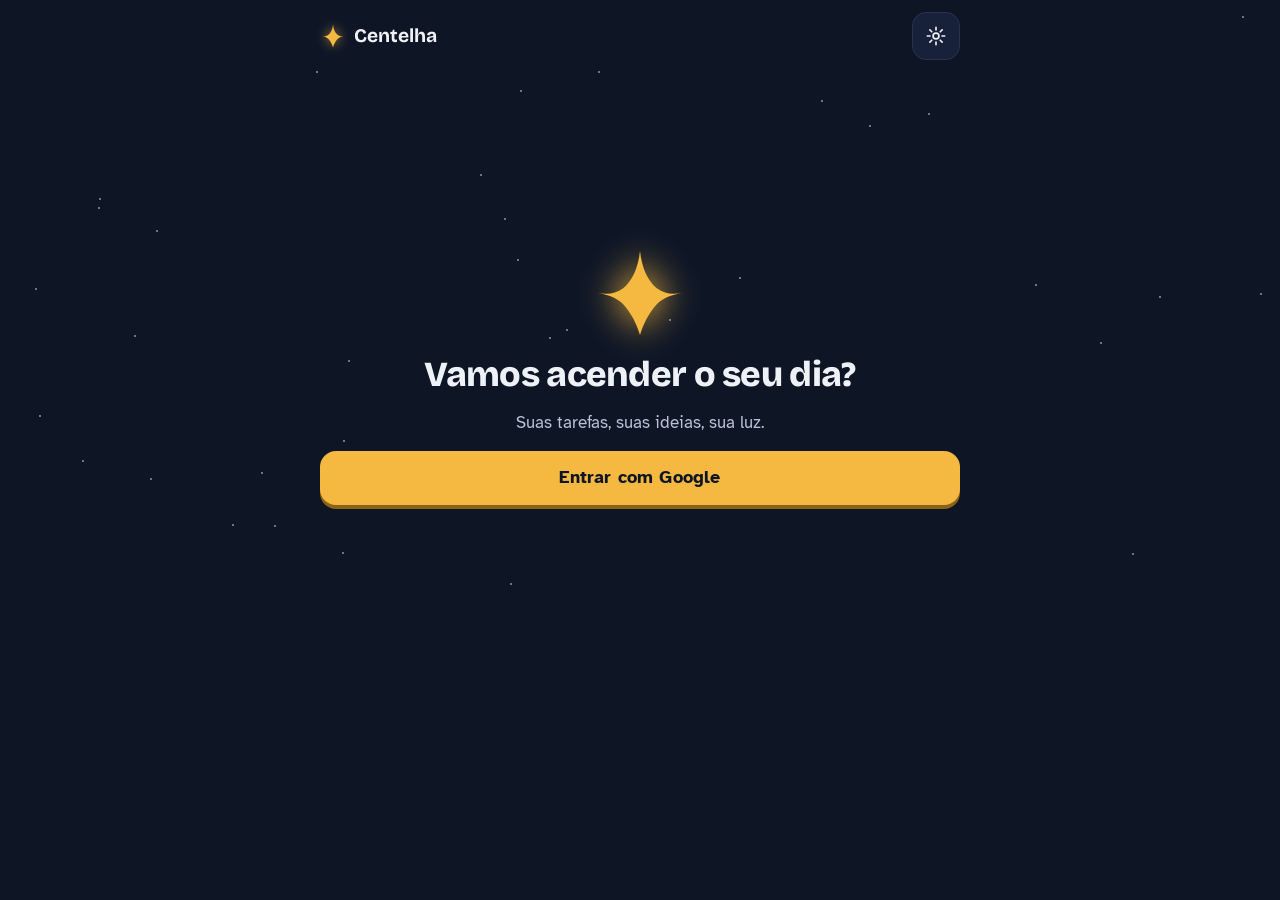
==== commit 4713b9d8: "Publica o app do commit ec626f9 de rafaelyazigizago/centelha (versão ec626f9)" ====
--- a/index.html
+++ b/index.html
@@ -58,7 +58,7 @@
       <symbol id="i-onda" viewBox="0 0 24 24"><path fill="none" stroke="currentColor" stroke-width="1.8" stroke-linecap="round" d="M3.5 11v2M7.5 8v8M11.5 4.5v15M15.5 8v8M19.5 10.5v3"/></symbol>
       <symbol id="i-grupos" viewBox="0 0 24 24"><path fill="none" stroke="currentColor" stroke-width="1.8" stroke-linejoin="round" d="M3 6.5A1.5 1.5 0 0 1 4.5 5h4l2 2h9A1.5 1.5 0 0 1 21 8.5V18a1.5 1.5 0 0 1-1.5 1.5h-15A1.5 1.5 0 0 1 3 18z"/><path fill="none" stroke="currentColor" stroke-width="1.8" stroke-linecap="round" d="M7 12h10M7 15.5h6"/></symbol>
       <symbol id="i-estrela" viewBox="0 0 24 24"><path style="fill: var(--estrela-preenche, none)" stroke="currentColor" stroke-width="1.8" stroke-linejoin="round" d="M12 3.2l2.7 5.6 6.1.8-4.5 4.2 1.1 6.1L12 17l-5.4 2.9 1.1-6.1-4.5-4.2 6.1-.8z"/></symbol>
-      <symbol id="i-mergulho" viewBox="0 0 24 24"><path fill="none" stroke="currentColor" stroke-width="1.8" stroke-linecap="round" d="M3 8.5c1.5 0 2.2-1.5 4.5-1.5s3 1.5 4.5 1.5 2.2-1.5 4.5-1.5 3 1.5 4.5 1.5M3 13c1.5 0 2.2-1.5 4.5-1.5s3 1.5 4.5 1.5 2.2-1.5 4.5-1.5 3 1.5 4.5 1.5M3 17.5c1.5 0 2.2-1.5 4.5-1.5s3 1.5 4.5 1.5 2.2-1.5 4.5-1.5 3 1.5 4.5 1.5"/></symbol>
+      <symbol id="i-chama" viewBox="0 0 24 24"><path fill="none" stroke="currentColor" stroke-width="1.8" stroke-linejoin="round" d="M12 2.8c.6 3.2-2.4 4.8-2.4 8a2.6 2.6 0 0 0 5.2.2c0-.9-.2-1.7-.6-2.4 2 1.3 3.6 3.6 3.6 6.2a5.8 5.8 0 0 1-11.6 0c0-4.6 3.8-7.3 5.8-12z"/></symbol>
       <symbol id="i-calendario" viewBox="0 0 24 24"><rect x="3" y="5" width="18" height="16" rx="3" fill="none" stroke="currentColor" stroke-width="1.8"/><path fill="none" stroke="currentColor" stroke-width="1.8" stroke-linecap="round" d="M3 10h18M8 3v4M16 3v4"/><circle cx="8" cy="14.5" r="1.3" fill="currentColor"/><circle cx="12" cy="14.5" r="1.3" fill="currentColor"/><circle cx="16" cy="14.5" r="1.3" fill="currentColor"/></symbol>
       <symbol id="i-matriz" viewBox="0 0 24 24"><rect x="3" y="3" width="8" height="8" rx="2" fill="none" stroke="currentColor" stroke-width="1.8"/><rect x="13" y="3" width="8" height="8" rx="2" fill="none" stroke="currentColor" stroke-width="1.8"/><rect x="3" y="13" width="8" height="8" rx="2" fill="none" stroke="currentColor" stroke-width="1.8"/><rect x="13" y="13" width="8" height="8" rx="2" fill="currentColor"/></symbol>
       <symbol id="i-cadeado" viewBox="0 0 24 24"><rect x="5" y="10.5" width="14" height="10" rx="2.5" fill="none" stroke="currentColor" stroke-width="1.8"/><path fill="none" stroke="currentColor" stroke-width="1.8" d="M8 10.5V8a4 4 0 0 1 8 0v2.5"/></symbol>
@@ -142,10 +142,10 @@
   </div>
 
   <div class="momento" id="momento" role="dialog" aria-modal="true" aria-labelledby="momento-palavra" hidden></div>
-  <div class="folha" id="folha-mergulho" role="dialog" aria-modal="true" aria-labelledby="titulo-mergulho" hidden></div>
+  <div class="folha" id="folha-chama" role="dialog" aria-modal="true" aria-labelledby="titulo-chama" hidden></div>
   <div class="folha" id="folha-etiquetas" role="dialog" aria-modal="true" aria-labelledby="titulo-etiquetas" hidden></div>
   <div class="folha" id="folha-visual" role="dialog" aria-modal="true" aria-labelledby="titulo-visual" hidden></div>
-  <section class="mergulho" id="mergulho" role="dialog" aria-modal="true" aria-labelledby="mg-titulo" hidden></section>
+  <section class="chama" id="chama" role="dialog" aria-modal="true" aria-labelledby="ch-titulo" hidden></section>
 
   <button class="pet" id="pet" type="button" aria-label="Conversar com a Centelha" hidden><svg class="faisca" aria-hidden="true"><use href="#i-faisca"/></svg></button>
   <div class="folha" id="folha-conversa" role="dialog" aria-modal="true" aria-labelledby="titulo-conversa" hidden></div>
--- a/estilo.css
+++ b/estilo.css
@@ -248,46 +248,46 @@
 .momento .btn { background: var(--luz); color: #0E1626; box-shadow: 0 4px 0 var(--luz-sombra); }
 .momento .desfazer { border: 0; background: transparent; color: #B8C2D3; min-height: 48px; text-decoration: underline; }
 
-/* Mergulho (lote 36h): a tela inteira para uma tarefa, no mesmo céu do "Acesa!". Escura nos dois temas, para tirar estímulo. */
-.mergulho { position: fixed; inset: 0; z-index: 30; background: var(--momento-fundo); color: #EEF2F7; display: flex; justify-content: center; overflow-y: auto;
+/* Chama, o foco com tempo (lote 36h; nome desde o lote 40): a tela inteira para uma tarefa, no mesmo céu do "Acesa!". Escura nos dois temas, para tirar estímulo. */
+.chama { position: fixed; inset: 0; z-index: 30; background: var(--momento-fundo); color: #EEF2F7; display: flex; justify-content: center; overflow-y: auto;
   padding: calc(12px + env(safe-area-inset-top)) max(16px, env(safe-area-inset-right)) calc(20px + env(safe-area-inset-bottom)) max(16px, env(safe-area-inset-left));
   opacity: 0; transition: opacity calc(.3s * var(--t)); --foco: #8DB4FF; color-scheme: dark; }
-.mergulho.aberto { opacity: 1; }
-.mergulho .miolo { width: 100%; max-width: 30rem; min-height: 100%; display: flex; flex-direction: column; align-items: center; gap: 14px; }
-.mg-topo { width: 100%; display: flex; align-items: center; justify-content: space-between; gap: 8px; }
-.mg-fase { font-size: 1rem; color: #B8C2D3; }
-.mergulho .desfazer { border: 0; background: transparent; color: #B8C2D3; min-height: 48px; padding: 0 8px; text-decoration: underline; }
-.mg-relogio { position: relative; width: min(62vw, 240px); aspect-ratio: 1; max-width: 100%; }
-.mg-relogio svg { width: 100%; height: 100%; display: block; transform: rotate(-90deg); }
-.mg-relogio circle { fill: none; stroke-width: 7; }
-.mg-relogio .trilho { stroke: rgba(238, 242, 247, .12); }
-.mg-relogio .anel { stroke: var(--luz); stroke-linecap: round; transition: stroke-dashoffset calc(1s * var(--t)) linear; }
-.mg-relogio .anel.sem-fim { opacity: .35; }
-.mergulho.na-pausa .mg-relogio .anel { stroke: #7FC4A8; }
-.mg-numero { position: absolute; inset: 0; display: flex; flex-direction: column; align-items: center; justify-content: center; text-align: center; }
-.mg-numero b { font-family: var(--f-titulo); font-size: clamp(1.8rem, 9vw, 2.5rem); line-height: 1.1; font-variant-numeric: tabular-nums; }
-.mg-numero span { color: #B8C2D3; font-size: 1rem; }
-.mg-titulo { margin: 0; text-align: center; font-size: 1.45rem; line-height: 1.25; text-wrap: balance; overflow-wrap: anywhere; }
-.mg-passo { margin: -6px 0 0; color: #CFD6E2; text-align: center; }
-.mg-cartao { width: 100%; border: 1px solid rgba(238, 242, 247, .22); background: rgba(23, 34, 58, .9); border-radius: 18px; padding: 14px 16px; text-align: center; }
-.mg-cartao h3 { margin: 0 0 6px; font-size: 1.2rem; color: var(--luz); text-wrap: balance; }
-.mg-cartao p { margin: 0 0 8px; }
-.mg-meta { font-weight: 700; }
-.mg-meta-passo { color: #CFD6E2; }
-.mg-botoes { display: flex; flex-wrap: wrap; gap: 8px; justify-content: center; margin-top: 6px; }
-.mg-botoes .btn { flex: 1 1 auto; min-height: 48px; padding: 0 14px; white-space: nowrap; }
-.mergulho .btn { background: var(--luz); color: #0E1626; box-shadow: 0 4px 0 var(--luz-sombra); }
-.mergulho .btn.claro { background: transparent; color: #EEF2F7; border: 2px solid rgba(238, 242, 247, .3); box-shadow: none; }
-.mg-depois { width: 100%; }
-.mergulho .campo > label { color: #B8C2D3; }
-.mergulho .campo input { background: #17223A; border-color: #3A4A6B; color: #EEF2F7; }
-.mg-anotadas { margin: 0; font-size: 1rem; color: #CFD6E2; }
-.mg-anotadas:empty { display: none; }
-.mg-acoes { width: 100%; display: flex; gap: 12px; margin-top: auto; }
-.mg-acoes .btn { flex: 1; }
-.mergulhar { display: flex; align-items: center; justify-content: center; gap: 8px; width: 100%; margin: 4px 0 12px; }
-.mergulhar svg { width: 22px; height: 22px; }
-body.mergulhando { overflow: hidden; }
+.chama.aberto { opacity: 1; }
+.chama .miolo { width: 100%; max-width: 30rem; min-height: 100%; display: flex; flex-direction: column; align-items: center; gap: 14px; }
+.ch-topo { width: 100%; display: flex; align-items: center; justify-content: space-between; gap: 8px; }
+.ch-fase { font-size: 1rem; color: #B8C2D3; }
+.chama .desfazer { border: 0; background: transparent; color: #B8C2D3; min-height: 48px; padding: 0 8px; text-decoration: underline; }
+.ch-relogio { position: relative; width: min(62vw, 240px); aspect-ratio: 1; max-width: 100%; }
+.ch-relogio svg { width: 100%; height: 100%; display: block; transform: rotate(-90deg); }
+.ch-relogio circle { fill: none; stroke-width: 7; }
+.ch-relogio .trilho { stroke: rgba(238, 242, 247, .12); }
+.ch-relogio .anel { stroke: var(--luz); stroke-linecap: round; transition: stroke-dashoffset calc(1s * var(--t)) linear; }
+.ch-relogio .anel.sem-fim { opacity: .35; }
+.chama.na-pausa .ch-relogio .anel { stroke: #7FC4A8; }
+.ch-numero { position: absolute; inset: 0; display: flex; flex-direction: column; align-items: center; justify-content: center; text-align: center; }
+.ch-numero b { font-family: var(--f-titulo); font-size: clamp(1.8rem, 9vw, 2.5rem); line-height: 1.1; font-variant-numeric: tabular-nums; }
+.ch-numero span { color: #B8C2D3; font-size: 1rem; }
+.ch-titulo { margin: 0; text-align: center; font-size: 1.45rem; line-height: 1.25; text-wrap: balance; overflow-wrap: anywhere; }
+.ch-passo { margin: -6px 0 0; color: #CFD6E2; text-align: center; }
+.ch-cartao { width: 100%; border: 1px solid rgba(238, 242, 247, .22); background: rgba(23, 34, 58, .9); border-radius: 18px; padding: 14px 16px; text-align: center; }
+.ch-cartao h3 { margin: 0 0 6px; font-size: 1.2rem; color: var(--luz); text-wrap: balance; }
+.ch-cartao p { margin: 0 0 8px; }
+.ch-meta { font-weight: 700; }
+.ch-meta-passo { color: #CFD6E2; }
+.ch-botoes { display: flex; flex-wrap: wrap; gap: 8px; justify-content: center; margin-top: 6px; }
+.ch-botoes .btn { flex: 1 1 auto; min-height: 48px; padding: 0 14px; white-space: nowrap; }
+.chama .btn { background: var(--luz); color: #0E1626; box-shadow: 0 4px 0 var(--luz-sombra); }
+.chama .btn.claro { background: transparent; color: #EEF2F7; border: 2px solid rgba(238, 242, 247, .3); box-shadow: none; }
+.ch-depois { width: 100%; }
+.chama .campo > label { color: #B8C2D3; }
+.chama .campo input { background: #17223A; border-color: #3A4A6B; color: #EEF2F7; }
+.ch-anotadas { margin: 0; font-size: 1rem; color: #CFD6E2; }
+.ch-anotadas:empty { display: none; }
+.ch-acoes { width: 100%; display: flex; gap: 12px; margin-top: auto; }
+.ch-acoes .btn { flex: 1; }
+.focar { display: flex; align-items: center; justify-content: center; gap: 8px; width: 100%; margin: 4px 0 12px; }
+.focar svg { width: 22px; height: 22px; }
+body.focando { overflow: hidden; }
 
 /* Paleta (0007): a cor das etiquetas, dos projetos e das listas. Nomes, não códigos: cada tema tem o seu tom.
    O texto continua na cor da tinta; a cor vai na bolinha e num fundo leve, para não perder contraste. */
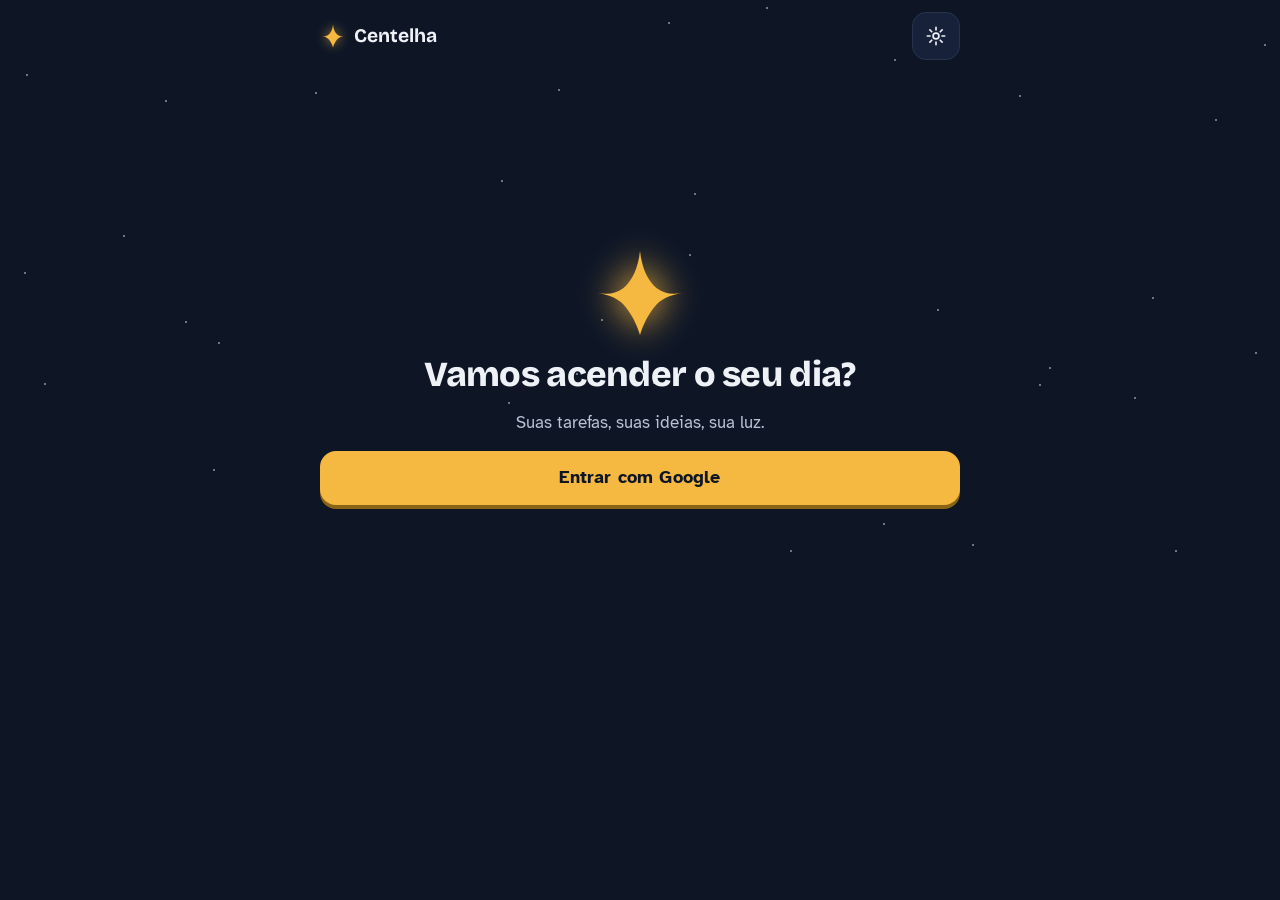
==== commit 145dc652: "Publica o app do commit e1fb1aa de rafaelyazigizago/centelha (versão e1fb1aa)" ====
--- a/index.html
+++ b/index.html
@@ -132,6 +132,9 @@
         <button type="button" data-v="atkinson">Atkinson</button><button type="button" data-v="lexend" style="font-family:Lexend,system-ui">Lexend</button><button type="button" data-v="aparelho" style="font-family:system-ui">Do aparelho</button></div>
       <div class="campo"><label for="tamanho"><span>Tamanho da letra</span></label><input id="tamanho" type="range" min="90" max="130" step="5" value="100"></div>
       <label class="chave" for="vibrar"><span>Vibrar ao acender (só Android)</span><input id="vibrar" type="checkbox"></label>
+      <h3>Funções que você usa</h3>
+      <p class="ajuda">O básico vem sempre. O resto você liga aqui, quando quiser. Desligar só esconde da tela: nada se apaga.</p>
+      <div id="funcoes"></div>
       <h3>Seus dados</h3>
       <button class="btn claro grande" id="exportar" type="button">Exportar tudo (arquivo)</button>
       <p class="ajuda">Um arquivo com todas as suas tarefas, passos, diário e "Travei". Guarde no SSD ou no Drive.</p>
--- a/estilo.css
+++ b/estilo.css
@@ -223,6 +223,10 @@
 .ajuste h3 { font-family: var(--f-titulo); font-size: 1.1rem; margin: 6px 0 0; }
 .chave { display: flex; align-items: center; justify-content: space-between; gap: 12px; min-height: 52px; }
 .chave input { width: 52px; height: 30px; accent-color: var(--luz); }
+.chave.funcao { align-items: flex-start; padding: 6px 0; }
+.chave.funcao > span { display: grid; gap: 2px; }
+.chave.funcao .ajuda { margin: 0; }
+.chave.funcao input { flex: none; margin-top: 2px; }
 input[type="range"] { width: 100%; accent-color: var(--luz); min-height: 44px; }
 
 /* Momento "Acesa!" */
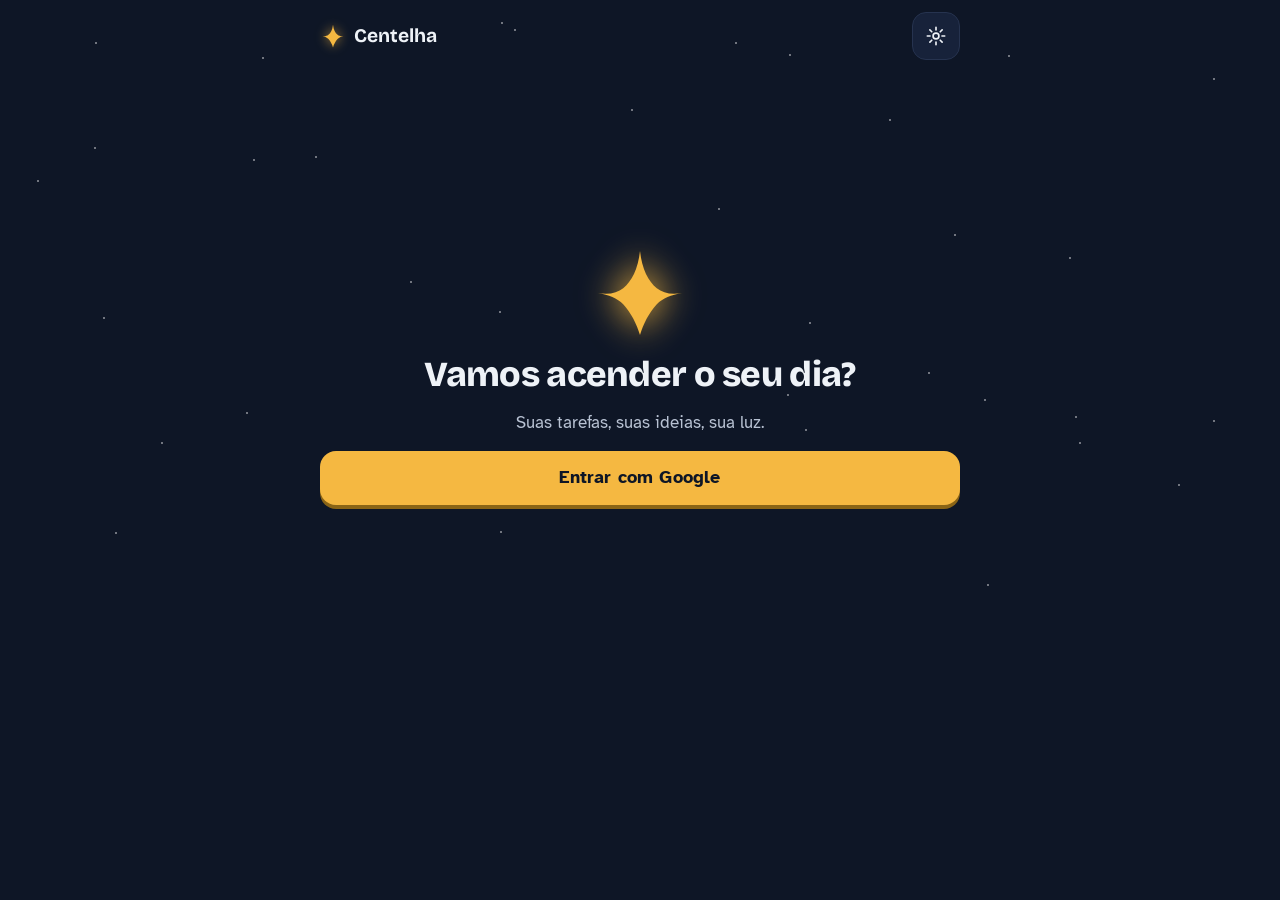
==== commit 5c1c6eff: "Publica o app do commit 86ade27 de rafaelyazigizago/centelha (versão 86ade27)" ====
--- a/index.html
+++ b/index.html
@@ -88,7 +88,6 @@
     <section id="tela-hoje" class="tela" hidden aria-labelledby="titulo-hoje"></section>
     <section id="tela-semana" class="tela" hidden aria-labelledby="titulo-semana"></section>
     <section id="tela-grupos" class="tela" hidden aria-labelledby="titulo-grupos"></section>
-    <section id="tela-caixa" class="tela" hidden aria-labelledby="titulo-caixa"></section>
     <section id="tela-lista" class="tela" hidden aria-labelledby="titulo-lista"></section>
     <section id="tela-diario" class="tela" hidden aria-labelledby="titulo-diario"></section>
     <section id="tela-tarefa" class="tela" hidden aria-label="Tarefa"></section>
@@ -98,9 +97,8 @@
     <div class="trilho">
       <span class="luzinha" id="luzinha"></span>
       <button class="aba" type="button" data-aba="hoje" aria-current="page"><svg aria-hidden="true"><use href="#i-hoje"/></svg>Hoje</button>
-      <button class="aba" type="button" data-aba="semana"><svg aria-hidden="true"><use href="#i-semana"/></svg>Semana</button>
-      <button class="aba" type="button" data-aba="grupos"><svg aria-hidden="true"><use href="#i-grupos"/></svg>Grupos</button>
-      <button class="aba" type="button" data-aba="caixa"><svg aria-hidden="true"><use href="#i-caixa"/></svg>Caixa</button>
+      <button class="aba" type="button" data-aba="grupos"><svg aria-hidden="true"><use href="#i-grupos"/></svg>Listas</button>
+      <button class="aba" type="button" data-aba="calendario"><svg aria-hidden="true"><use href="#i-calendario"/></svg>Calendário</button>
       <button class="aba" type="button" data-aba="diario"><svg aria-hidden="true"><use href="#i-diario"/></svg>Diário</button>
     </div>
   </nav>
--- a/estilo.css
+++ b/estilo.css
@@ -393,8 +393,8 @@
 .abas { position: fixed; left: 0; right: 0; bottom: 0; z-index: 10; background: color-mix(in srgb, var(--fundo) 90%, transparent);
   backdrop-filter: blur(10px); -webkit-backdrop-filter: blur(10px); border-top: 1px solid var(--linha);
   padding: 8px max(12px, env(safe-area-inset-right)) calc(10px + env(safe-area-inset-bottom)) max(12px, env(safe-area-inset-left)); }
-.abas .trilho { max-width: 40rem; margin: 0 auto; display: grid; grid-template-columns: repeat(5, 1fr); position: relative; }
-.abas .luzinha { position: absolute; top: 0; left: 0; width: 20%; height: 100%; display: grid; place-items: center; transition: transform calc(.4s * var(--t)) var(--mola); pointer-events: none; }
+.abas .trilho { max-width: 40rem; margin: 0 auto; display: grid; grid-template-columns: repeat(4, 1fr); position: relative; }
+.abas .luzinha { position: absolute; top: 0; left: 0; width: 25%; height: 100%; display: grid; place-items: center; transition: transform calc(.4s * var(--t)) var(--mola); pointer-events: none; }
 .abas .luzinha::before { content: ""; width: 74%; height: 100%; border-radius: 16px; background: color-mix(in srgb, var(--luz) 26%, transparent); }
 .aba { min-height: 58px; border: 0; background: transparent; display: flex; flex-direction: column; align-items: center; justify-content: center; gap: 2px;
   font-size: .9rem; color: var(--suave); position: relative; z-index: 1; }
